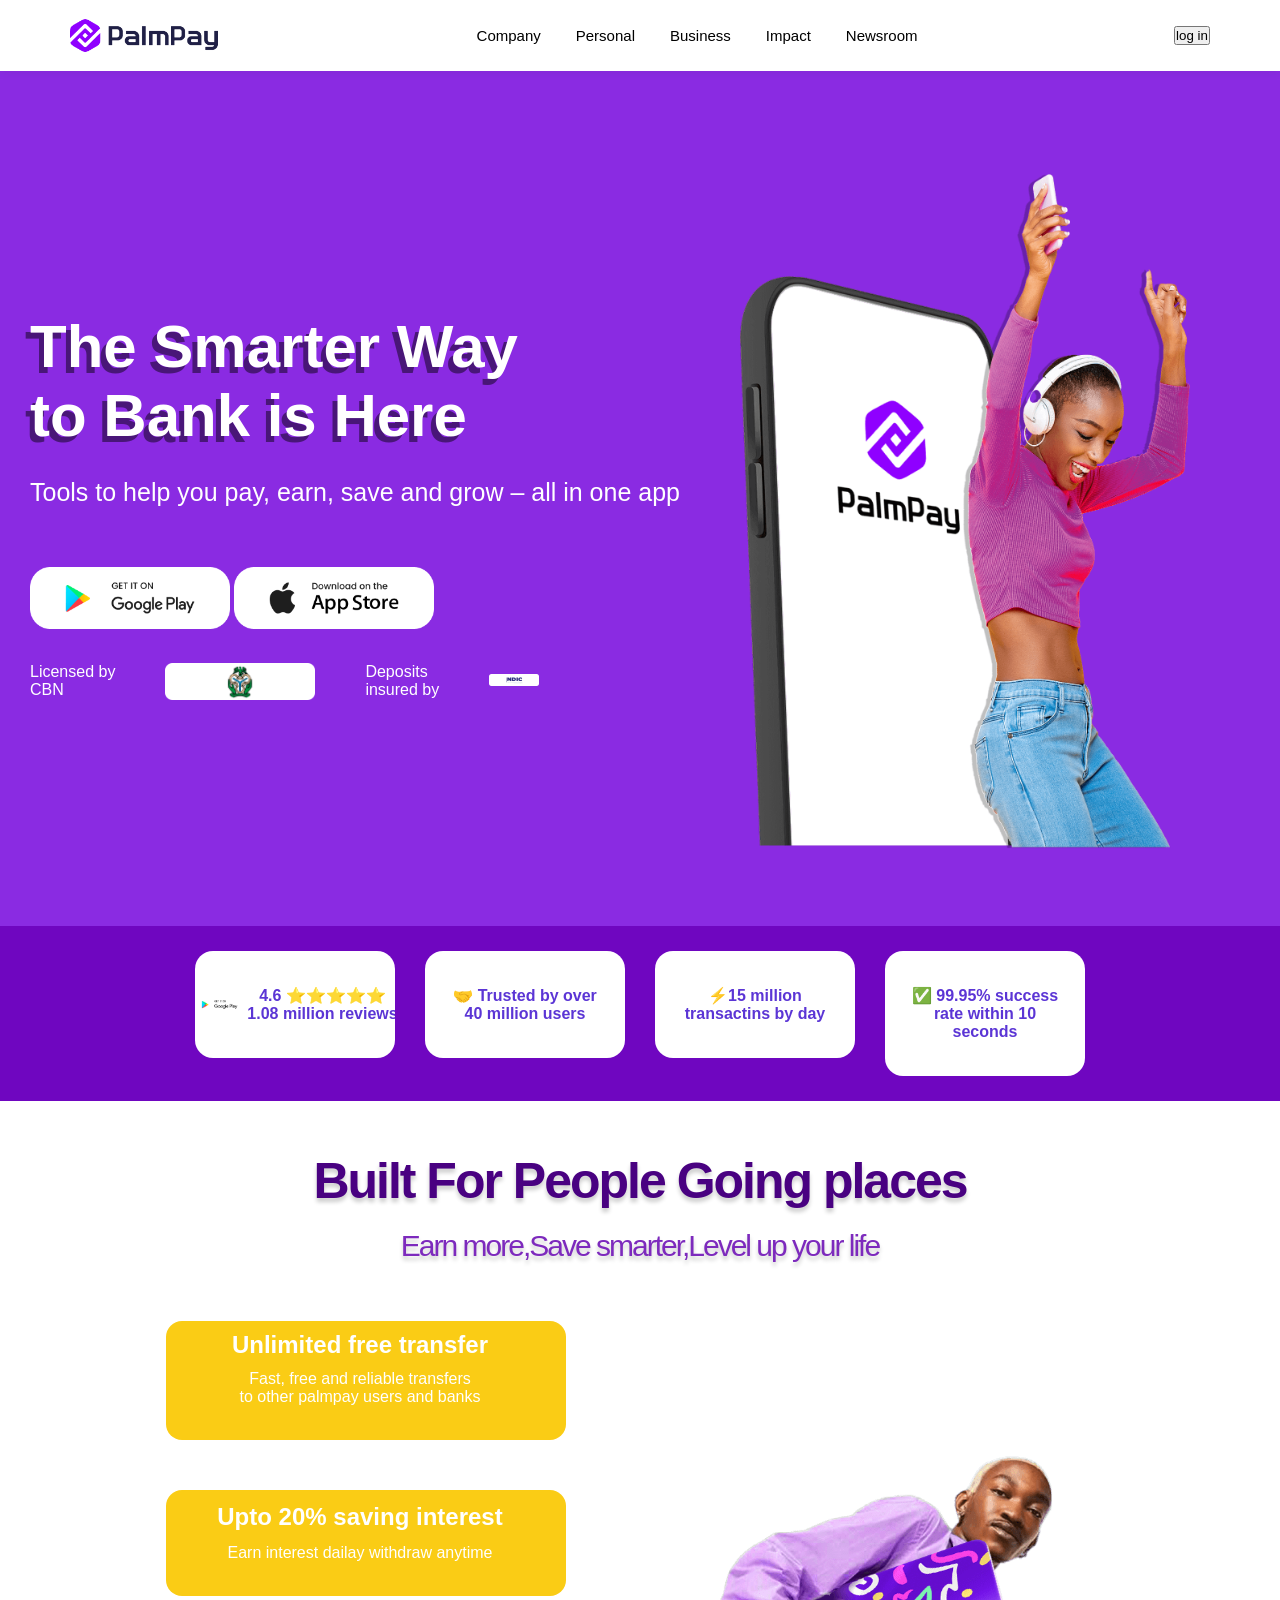
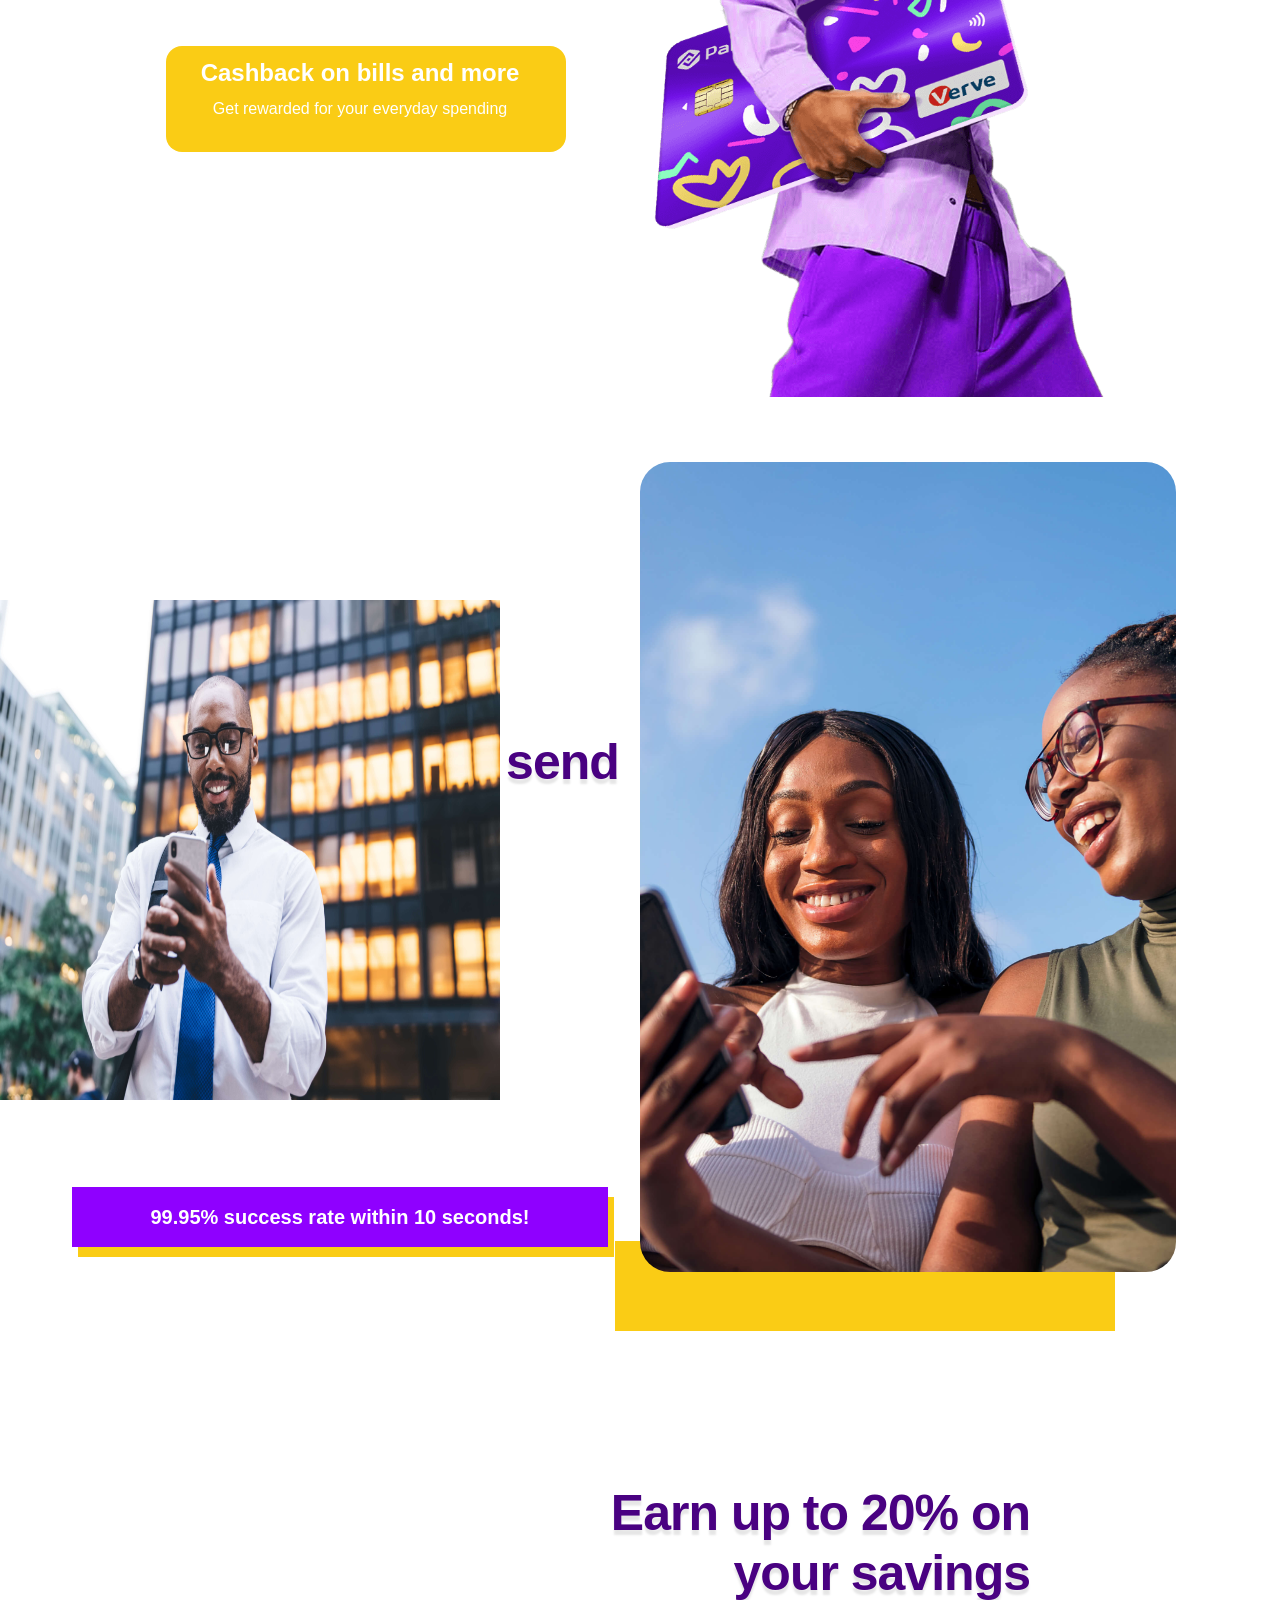
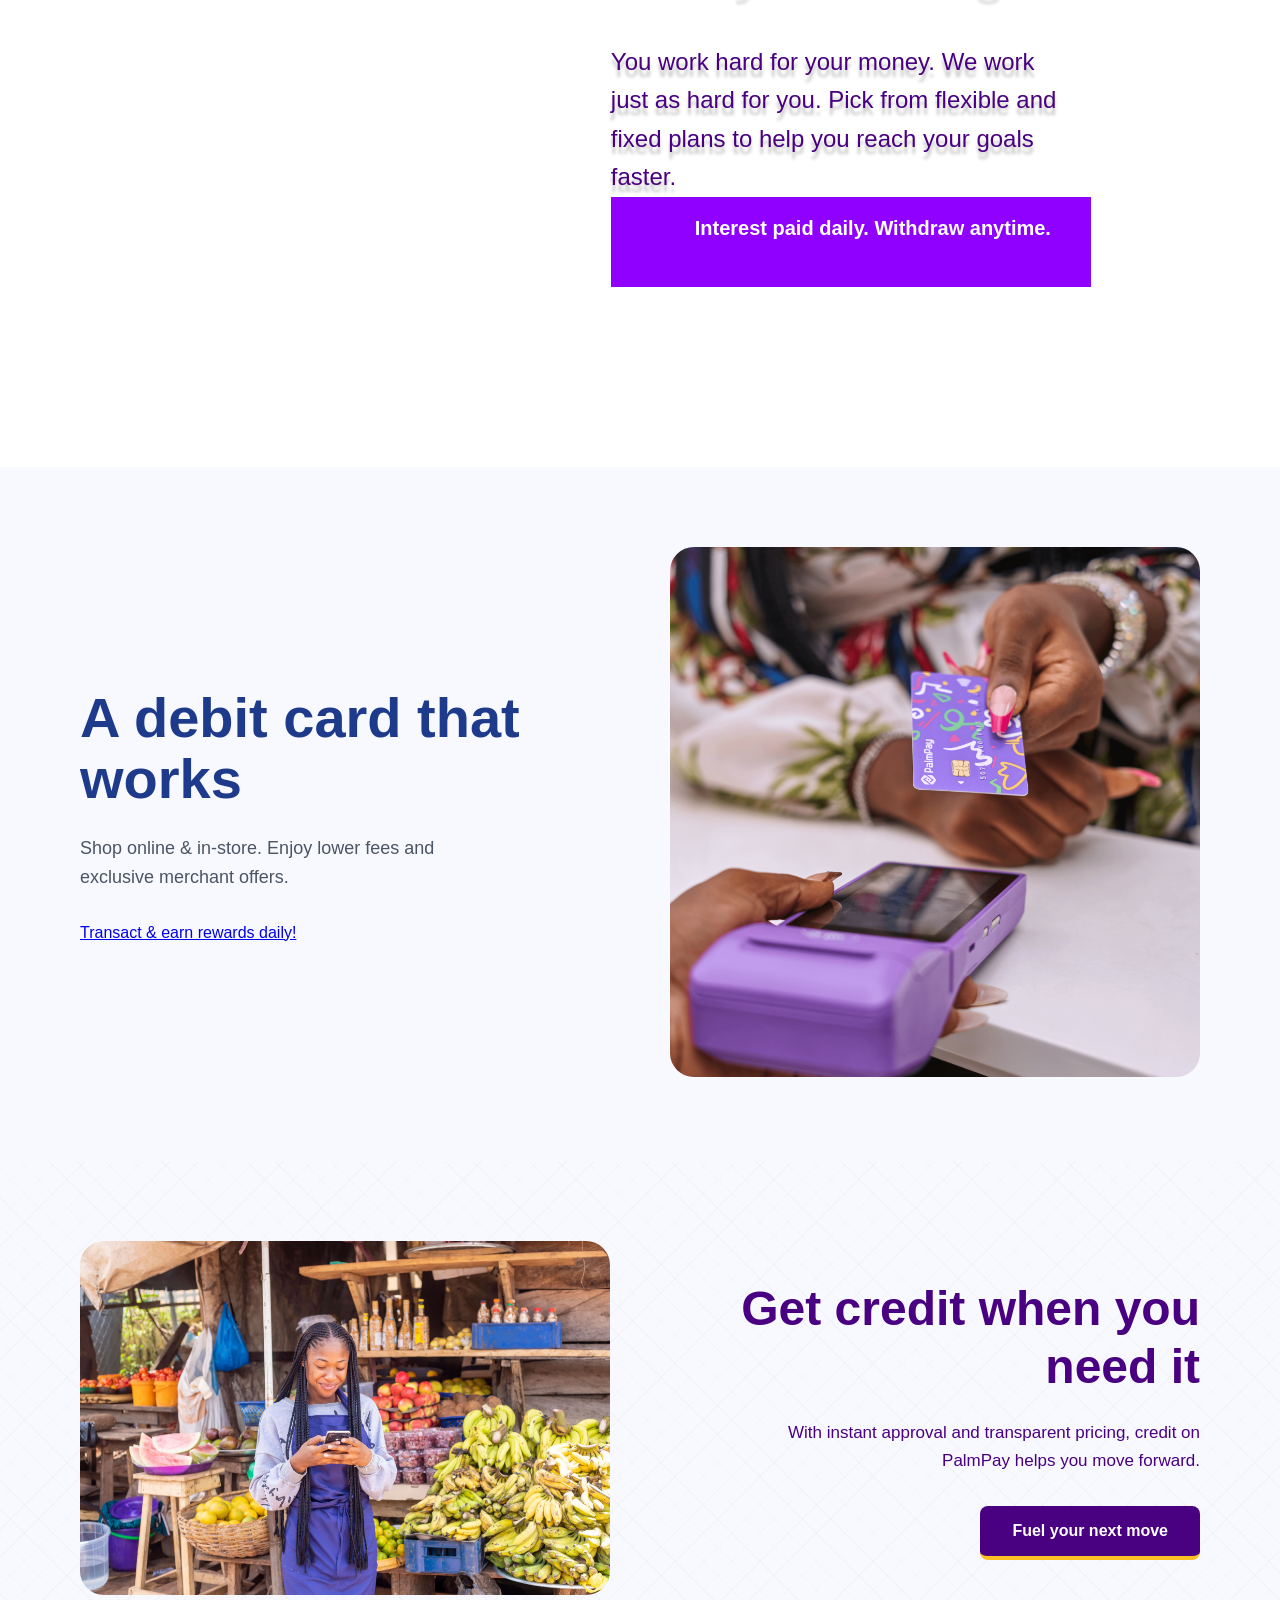
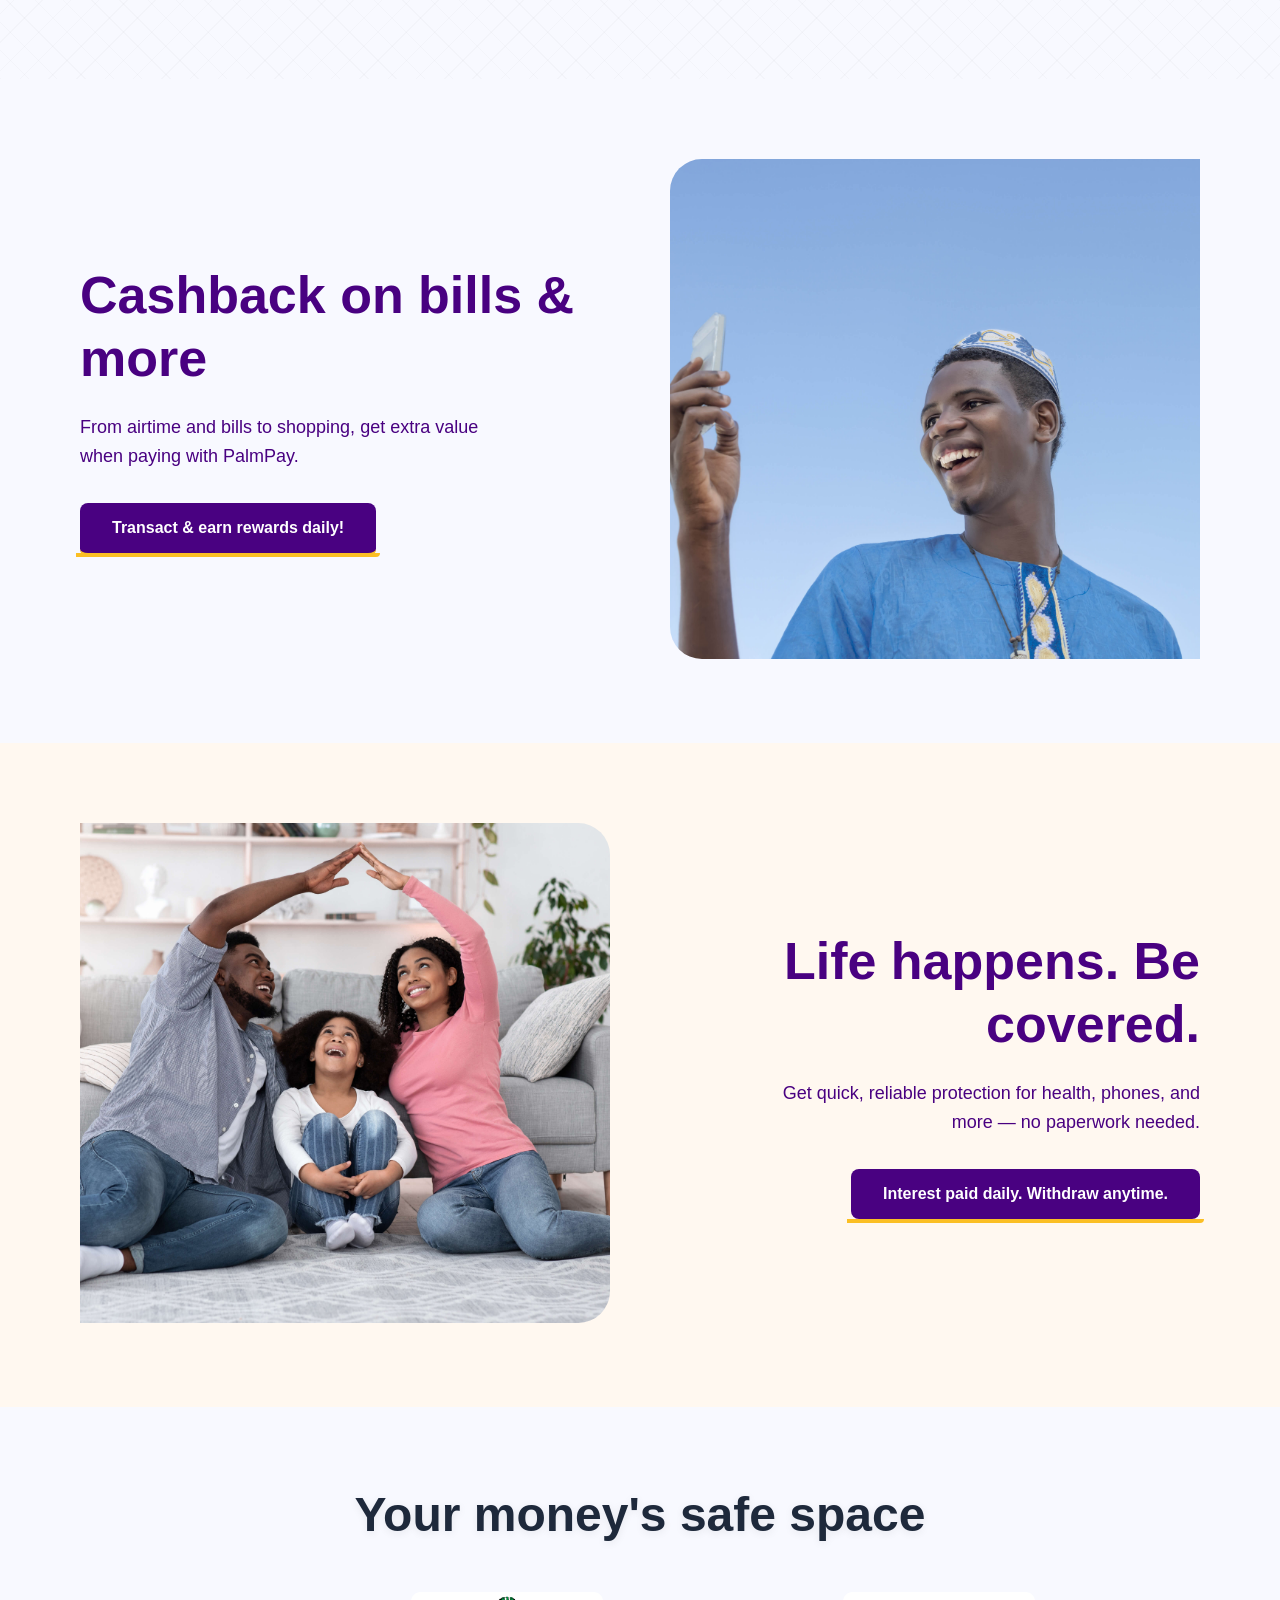
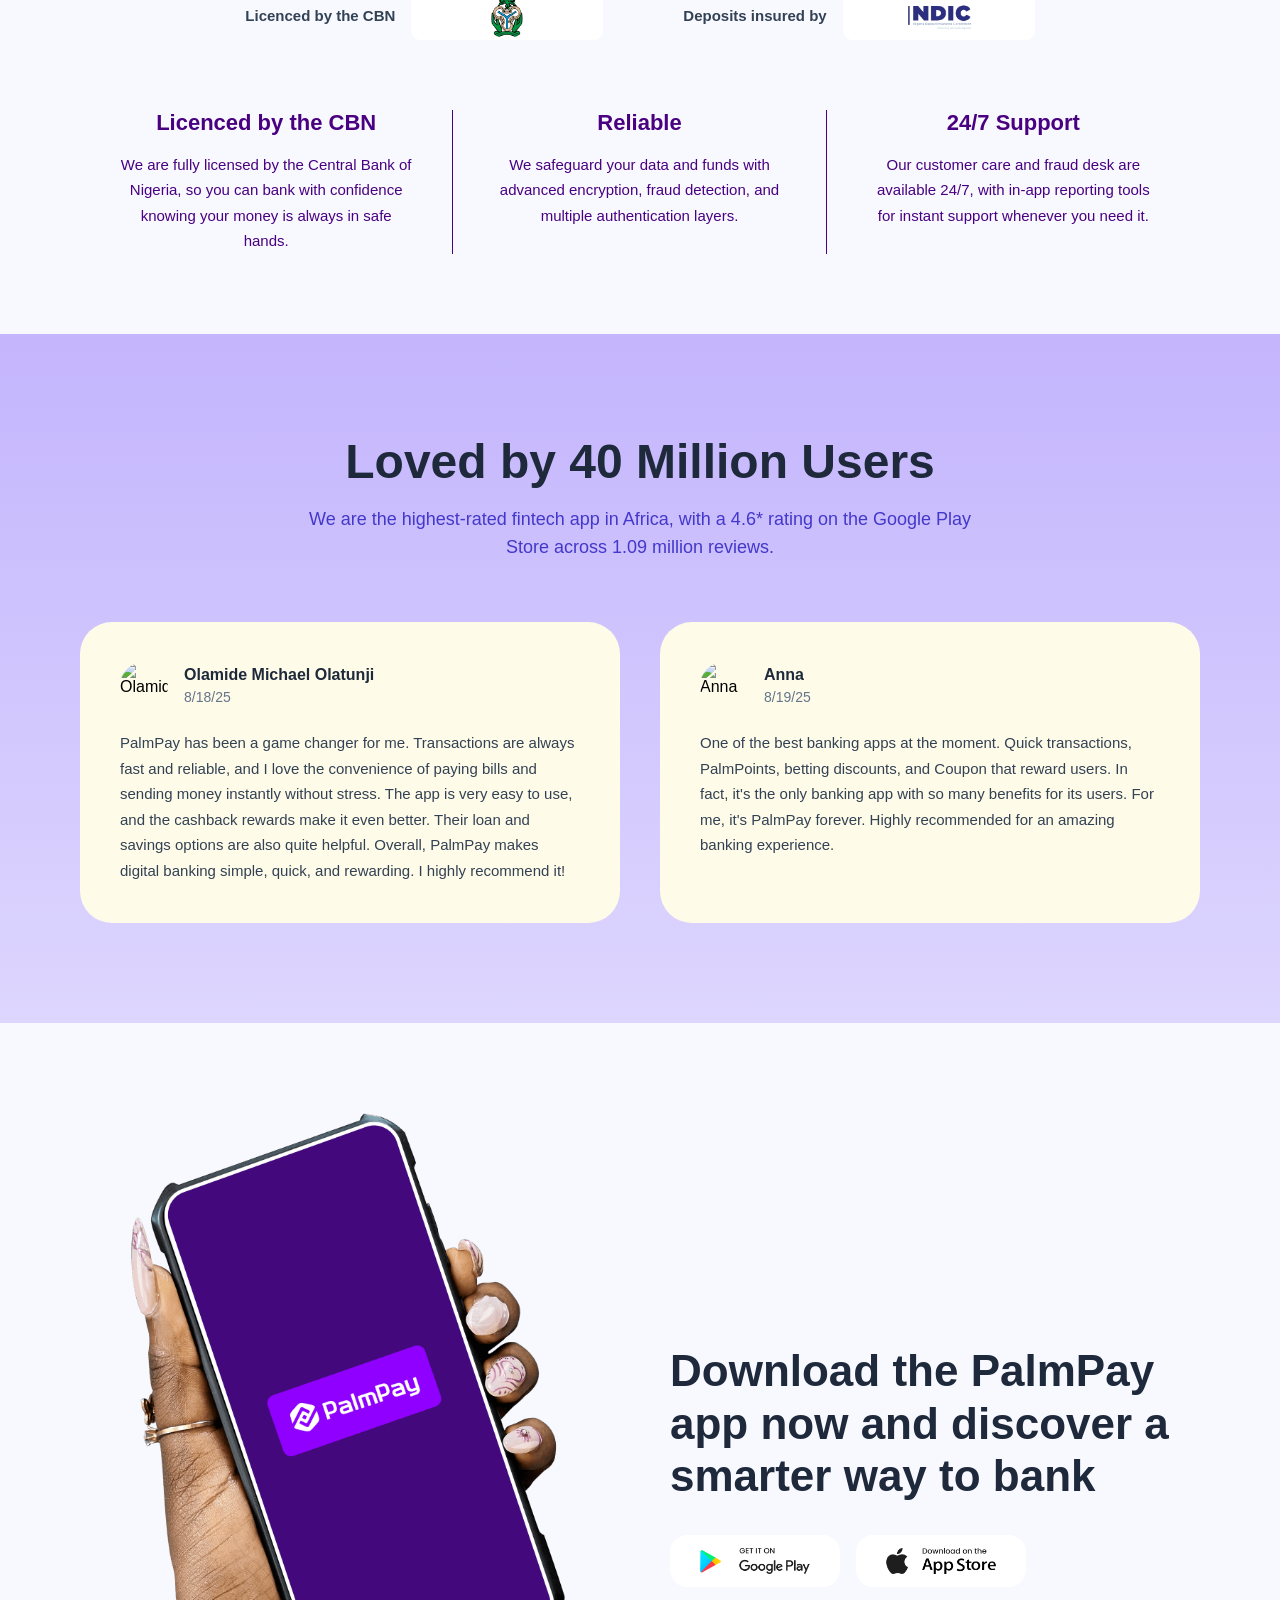
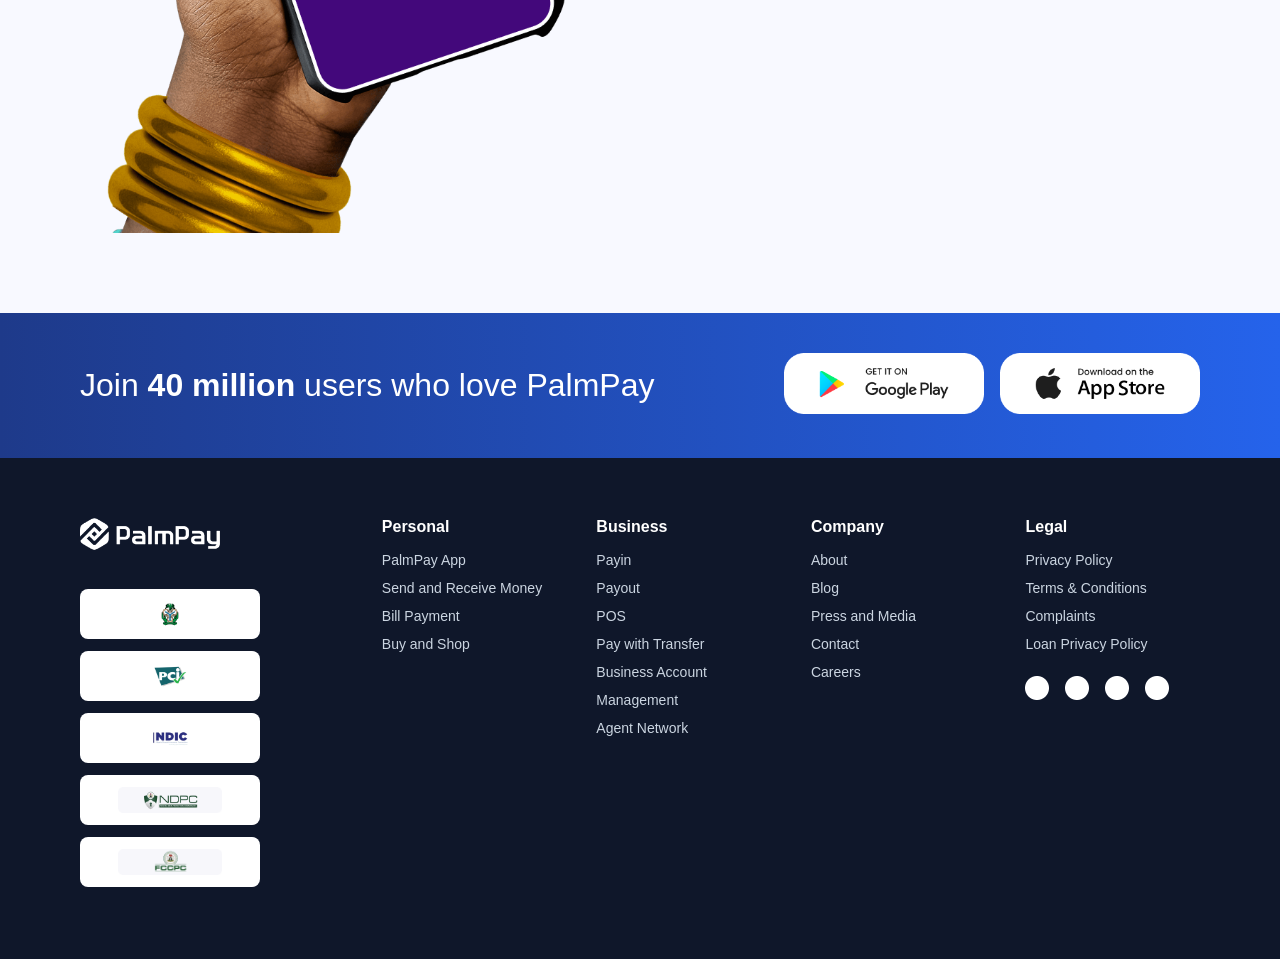
==== index.html @ 5769a27d "second commit" ====
<!DOCTYPE html>
<html lang="en">
<head>
    <meta charset="UTF-8">
    <meta name="viewport" content="width=device-width, initial-scale=1.0">
    <title>Palmpayclone</title>
    <link rel="stylesheet" href="style.css">

    <script src="script.js"></script>
</head>
<body>
    <!-- beginning of nav bar  -->

        <nav class="navbar">
    <div class="logo">
        <img src="img/logo1.png" alt="logo" style="cursor: pointer;" width="100px">
    </div>



  <ul class="nav-links">

    <li class="dropdown">
      <a href="#">Company</a>
      <div class="dropdown-menu">
        <a href="#">About Us</a>
        <a href="#">Careers</a>
        <a href="#">Blog</a>
      </div>
    </li>

    <li class=" mega-dropdown">
      <a href="#">Personal</a>
      <div class="mega-menu">
        <h4>Palmpay for you</h4>
        <p> 30million users trust palmpay to make transfer,
            pay bills, and shop securely.
        </p>

         <h5>PalmPay App</h5>
            <p>Send money, pay in-person and more</p>

             <h5>Send and Receive Money</h5>
            <p>Make transfer or get paid</p>

               <h5>Buy and Shop</h5>
            <p>Pay easily at shops</p>

             <h5>Bill Payment</h5>
            <p>Pay bill and earn cashback</p>

            <img src="google-play.svg" alt="Google Play">
          <img src="app-store.svg" alt="App Store">
      </div>
    </li>
    

    <li class="dropdown">
      <a href="#">Business</a>
      <div class="dropdown-menu">
        <a href="#">POS</a>
        <a href="#">Payin</a>
        <a href="#">Payout</a>
      </div>
    </li>

    <li class="dropdown">
      <a href="#">Impact</a>
      <div class="dropdown-menu">
        <a href="#">Community</a>
        <a href="#">CSR</a>
      </div>
    </li>

    <li class="dropdown">
      <a href="#">Newsroom</a>
      <div class="dropdown-menu">
        <a href="#">Press</a>
        <a href="#">Updates</a>
      </div>
    </li>

  </ul>



    <button class="log-in-btn">
        log in
</nav>


     <!-- end of nav bar  -->

     <!-- beginning of hero section  -->
<section class="hero">

    <div class="hero-text">
        <h1>The Smarter Way <br> to Bank is Here</h1>

        <p>
            Tools to help you pay, earn, save and grow
            – all in one app
        </p>

        <div class="buttons">
          <img src="img/googlePlay1.png" alt="" width="200px">
          <img src="img/appStore.13rh-5r8ebl.b.png" alt="" width="200px">
        </div>


        <div class="logo-container">
            <div class="logo-text"> Licensed by <br>CBN</div>
            <div class="logo img">
            <img src="img/centralBank.06l989er.04u6.png" alt="" width="50px">
            </div>

            <div class="logo-text2">Deposits <br>insured by</div>
            <div class="logo-imgII">
                <img src="img/NDIC.0bs_dau9n0-75.png" alt="" width="50px">
            </div>
        </div>
    </div>

    <div class="hero-image">
        <img src="img/GroupHero4d45664d-962a-45.png" alt="PalmPay phone">
    </div>

    <div class="stats-box">
    <div class="box"> <img src="img/googlePlay1.png" alt="" width="50%">
    4.6 ⭐⭐⭐⭐⭐ <br>1.08 million reviews
</div>
    <div class="box">🤝 Trusted by over <br>40 million users</div>
    <div class="box">⚡15 million <br> transactins by day</div>
    <div class="box">✅ 99.95% success <br>rate within 10 <br>seconds</div>
</div>
</section>

<!-- end of hero section 1  -->

<!-- beginning of section 2 -->
<section class="section-two">

    <div class="section-heading">
        <h1>Built For People Going places</h1>
        <h4>Earn more,Save smarter,Level up your life</h4>
    </div>
    <div class="section-box1" style="border: 461px;">
        <h2>Unlimited free transfer</h2>
        <p>Fast, free and reliable transfers <br> to other palmpay users and banks</p>
        </div>
    </div>

    <div class="section-box2" style="border: 461px;">
        <h2>Upto 20% saving interest</h2>
        <p>Earn interest dailay withdraw anytime</p>
    </div>

    <div  class="section-box3" style="border:461px ;">
        <h2>Cashback on bills and more</h2>
        <p>Get rewarded for your everyday spending</p>
        </div>
    </div>

    <div class="section-img">
        <img src="img/skatedc7a5674-a34a-4e (1).png" alt="">
    </div>
    
</section>
<!-- end of section 2  -->

<!-- beginning of section 3  -->
 <section class="section-3">
    <div class="section-3">
    <div class="section3-text">
        <h1>Stop paying to send <br>money</h1>
        <p>palmpay gives you <br> unlimited free  bank transfers <br>
        -no daily limits,no hidden fees.</p>

        <div class=" section-3-box1">
    <h3>99.95% success rate within 10 seconds!
    </h3>
   </div>
    </div>
 </div>
 <div class="section-3 img">
    <img src="img/friendde28b7a3-ba24-40.jpg" alt="">
 </div>

 <div>


 </section>

 <!-- END OF SECTION 2 -->

 <section class="section4">

    <div class="section4-img">
    <img src="" alt="">
    </div>

    <div class="section4-text">
    <h1>Earn up to 20% on <br>your savings</h1>
    <p>You work hard for your money. We work just as hard for you. 
    Pick from flexible and fixed plans to help you reach your goals faster.
    </p>
    
    <div class="section4-boxx">
    <h3>Interest paid daily. Withdraw anytime.</h3>
    </div>

    <div class="sec4-image22">
        <img src="img/man2fbe4333-1784-4b.jpg" alt="" width="500px" height="500vh">
    </div>
    </div>

    
 </section>

 <section class="section5">
  <div class="section5-text">
    <h1>A debit card that works</h1>
    <p>Shop online & in-store. Enjoy lower fees and exclusive merchant offers.</p>
    <a href="#" class="hero-btn">Transact & earn rewards daily!</a>
  </div>
  <div class="section5-img">
    <img src="img/cardc0446b7c-0f0a-49.png" alt="Card payment">
  </div>
</section>

<section class="credit-section">
  <div class="credit-img">
    <img src="img/girl8d8a28aa-9ae2-47.jpg" alt="Market vendor using PalmPay">
  </div>
  <div class="credit-text">
    <h2>Get credit when you<br>need it</h2>
    <p>With instant approval and transparent pricing, credit on PalmPay helps you move forward.</p>
    <a href="#" class="credit-btn">Fuel your next move</a>
  </div>
</section>

<section class="bills-section">
  <div class="bills-text">
    <h2>Cashback on bills &<br>more</h2>
    <p>From airtime and bills to shopping, get extra value when paying with PalmPay.</p>
    <a href="#" class="bills-btn">Transact & earn rewards daily!</a>
  </div>
  <div class="bills-img">
    <img src="img/boy7507e911-efb3-48.jpg" alt="Person using PalmPay">
  </div>
</section>

<section class="family-section">
  <div class="family-img">
    <img src="img/famlily4e071cff-a8b0-45.jpg" alt="Family making a roof with hands">
  </div>
  <div class="family-text">
    <h2>Life happens. Be<br>covered.</h2>
    <p>Get quick, reliable protection for health, phones, and more — no paperwork needed.</p>
    <a href="#" class="family-btn">Interest paid daily. Withdraw anytime.</a>
  </div>
</section>

<section class="safe-space">
  <h2>Your money's safe space</h2>
  
  <div class="trust-logos">
    <div class="trust-item">
      <span>Licenced by the CBN</span>
      <img src="img/centralBank.06l989er.04u6.png" alt="Central Bank of Nigeria">
    </div>
    <div class="trust-item">
      <span>Deposits insured by</span>
      <img src="img/NDIC.0bs_dau9n0-75.png" alt="NDIC">
    </div>
  </div>

  <div class="safe-features">
    <div class="feature">
      <h3>Licenced by the CBN</h3>
      <p>We are fully licensed by the Central Bank of Nigeria, so you can bank with confidence knowing your money is always in safe hands.</p>
    </div>
    <div class="feature">
      <h3>Reliable</h3>
      <p>We safeguard your data and funds with advanced encryption, fraud detection, and multiple authentication layers.</p>
    </div>
    <div class="feature">
      <h3>24/7 Support</h3>
      <p>Our customer care and fraud desk are available 24/7, with in-app reporting tools for instant support whenever you need it.</p>
    </div>
  </div>
</section>

<section class="testimonials">
  <h2>Loved by 40 Million Users</h2>
  <p class="subheading">We are the highest-rated fintech app in Africa, with a 4.6* rating on the Google Play Store across 1.09 million reviews.</p>
  
  <div class="review-cards">
    <div class="review-card">
      <div class="review-header">
        <img src="avatar1.jpg" alt="Olamide">
        <div>
          <h4>Olamide Michael Olatunji</h4>
          <span class="date">8/18/25</span>
        </div>
      </div>
      <p class="review-text">
        PalmPay has been a game changer for me. Transactions are always fast and reliable, and I love the convenience of paying bills and sending money instantly without stress. The app is very easy to use, and the cashback rewards make it even better. Their loan and savings options are also quite helpful. Overall, PalmPay makes digital banking simple, quick, and rewarding. I highly recommend it!
      </p>
    </div>

    <div class="review-card">
      <div class="review-header">
        <img src="avatar2.jpg" alt="Anna">
        <div>
          <h4>Anna</h4>
          <span class="date">8/19/25</span>
        </div>
      </div>
      <p class="review-text">
        One of the best banking apps at the moment. Quick transactions, PalmPoints, betting discounts, and Coupon that reward users. In fact, it's the only banking app with so many benefits for its users. For me, it's PalmPay forever. Highly recommended for an amazing banking experience.
      </p>
    </div>
  </div>
</section>

<section class="download-cta">
  <div class="cta-img">
    <img src="img/test14cd7c07-4b3b-45.png" alt="Hand holding PalmPay app">
  </div>
  <div class="cta-text">
    <h2>Download the PalmPay app now and discover a smarter way to bank</h2>
    <div class="store-buttons">
      <a href="#" class="store-btn">
        <img src="img/googlePlay1.png" alt="Get it on Google Play">
      </a>
      <a href="#" class="store-btn">
        <img src="img/appStore.13rh-5r8ebl.b.png" alt="Download on the App Store">
      </a>
    </div>
  </div>
</section>

<footer>
  <!-- Blue CTA Bar -->
  <div class="footer-cta">
    <h3>Join <strong>40 million</strong> users who love PalmPay</h3>
    <div class="store-buttons">
      <a href="#"><img src="img/googlePlay1.png" alt="Google Play" width="200px"></a>
      <a href="#"><img src="img/appStore.13rh-5r8ebl.b.png" alt="App Store" width="200px"></a>
    </div>
  </div>

  <!-- Main Footer -->
  <div class="footer-main">
    <div class="footer-col footer-brand">
      <img src="img/logoLight.03t~axsww.wio.png" alt="PalmPay" class="footer-logo">
      <div class="compliance-badges">
        <img src="img/centralBank.06l989er.04u6.png" alt="CBN">
        <img src="img/PCI.0w5q6fm.2bxmb.png" alt="PCI">
        <img src="img/NDIC.0bs_dau9n0-75.png" alt="NDIC">
        <img src="img/NDPC.0154fag4w-0ns.png" alt="NDPC">
        <img src="img/fccpc.0y3b.s2nlhbue.png" alt="FCCPC">
      </div>
    </div>

    <div class="footer-col">
      <h4>Personal</h4>
      <a href="#">PalmPay App</a>
      <a href="#">Send and Receive Money</a>
      <a href="#">Bill Payment</a>
      <a href="#">Buy and Shop</a>
    </div>

    <div class="footer-col">
      <h4>Business</h4>
      <a href="#">Payin</a>
      <a href="#">Payout</a>
      <a href="#">POS</a>
      <a href="#">Pay with Transfer</a>
      <a href="#">Business Account</a>
      <a href="#">Management</a>
      <a href="#">Agent Network</a>
    </div>

    <div class="footer-col">
      <h4>Company</h4>
      <a href="#">About</a>
      <a href="#">Blog</a>
      <a href="#">Press and Media</a>
      <a href="#">Contact</a>
      <a href="#">Careers</a>
    </div>

    <div class="footer-col">
      <h4>Legal</h4>
      <a href="#">Privacy Policy</a>
      <a href="#">Terms & Conditions</a>
      <a href="#">Complaints</a>
      <a href="#">Loan Privacy Policy</a>
      <div class="social-icons">
        <a href="#"><img src="img/Instagram.0qexvee4uptuz.png" alt="Instagram"></a>
        <a href="#"><img src="img/Facebook.0~6b8u1cml9r1.png" alt="Facebook"></a>
        <a href="#"><img src="img/XCorp.09ny3zlbgmy9r.png" alt="X"></a>
        <a href="#"><img src="img/LinkedIn.0cv9kyd6~li6.png" alt="LinkedIn"></a>
      </div>
    </div>
  </div>
</footer>
</body>
</html>
---- style.css ----
body{
    padding: 0;
    margin: 0;
    display: flex;
    flex-direction: column;
    font-family: 'poppins' sans-serif;
    overflow-x: hidden;
}

/* begining of navbar  */
*{
  margin:0;
  padding:0;
  box-sizing:border-box;
  font-family: Arial, sans-serif;
}

.navbar{
  position: sticky;
  top: 0;
  z-index: 1000;
  background: white;
  display:flex;
  justify-content:space-between;
  align-items:center;
  padding:18px 70px;
  box-shadow:0 2px 10px rgba(0,0,0,0.05);

}

.logo{
  display:flex;
  align-items:center;
  gap:10px;
}

.logo img{
  width:38px;
}

.logo h2{
  color:#6A0DAD;
}
.nav-menu{
  display: flex;
  gap: 40px;
  list-style: none;
  margin: 0;
  padding: 0;
}

.nav-links{
  display:flex;
  gap:35px;
  list-style:none;
}

.nav-links li{
  position:relative;
}

.nav-links a{
  text-decoration:none;
  color:#000;
  font-size:15px;
  font-weight:500;
}

/* dropdown */
.mega-dropdown{
   position: relative; 
}
.mega-menu{
  position: absolute;
  top: calc(100% + 12px);
  left:50%;
  transform: translateX(-50%);
  right: 0; 
  
  background: #fff;
  padding: 40px 80px; 
  box-shadow: 0 8px 24px rgba(0,0,0,0.08);
  
  display: flex;
  flex-direction: row;
  gap: 60px;
  align-items: flex-start;
  

  opacity: 0;
  visibility: hidden;
  transform: translateY(-10px);
  transition: all 0.25s ease;
  z-index: 100;
}

.mega-dropdown:hover .mega-menu {
  opacity: 1;
  visibility: visible;
  transform: translateY(0);
}  
.dropdown-menu{
  position:absolute;
  top:30px;
  left:0;
  background:white;
  min-width:180px;
  border-radius:10px;
  box-shadow:0 10px 25px rgba(0,0,0,0.08);
  padding:10px 0;

  opacity:0;
  visibility:hidden;
  transform:translateY(10px);
  transition:0.25s ease;
}

.dropdown-menu a{
  display:block;
  padding:10px 15px;
  color:#333;
  font-size:14px;
}

.dropdown-menu a:hover{
  background:#f5f5f5;
}

.dropdown:hover .dropdown-menu{
  opacity:1;
  visibility:visible;
  transform:translateY(0);
}

.btn{
  background:#6A0DAD;
  color:#fff;
  border:none;
  padding:12px 24px;
  border-radius:30px;
  cursor:pointer;
  font-weight:500;
}

/* beginning of hero section 1  */
*{
    margin: 0;
    padding: 0;
    box-sizing: border-box;
}

.hero{
    background: linear-gradient(blueviolet,blueviolet);
    display: flex;
    justify-content: space-between;
    align-items: center;
    padding: 40px 30px 350px;
    text-align: left;
    white-space: nowrap;
    height: 110vh;
    position: relative;
}

.hero-text h1{
    font-size: 60px;
    color: white;
    text-shadow: -5px 6px #00000078;
    margin-top: 250px;
}

.hero-text p{
    font-size: 25px;
    color: #fff;
    line-height: 100%;
    font-weight: 300;
    margin-top: 30px;
    margin-bottom: 62px;
}

.buttons{
    margin-top: 20px;
}

.buttons button{
    padding: 14px 25px;
    border: none;
    border-radius: 10px;
    margin-right: 10px;
    cursor: pointer;
    gap: 40px;
}

.hero-image{
    width: 50%;
    display: flex;
    justify-content: center;
    margin-top: 200px;
    height: 75vh;
}

.hero-image img{
    width: 450px;
}

.stats-box {
    position: absolute;
    bottom: -40px;
    left: 50%;
    transform: translateX(-50%);
    background: #6f06c0;
    display: flex;
    justify-content: center;
    gap: 30px;
    padding: 25px  30px;
    border-radius: 0px;
    width: 100%;
}

.box {
    background: white;
    padding: 35px  45px;
    border-radius: 18px;

    width: 200px;
    height: 5%;
    display: flex;
    justify-content: center;
    align-items: center;
    text-align: center;
    font-size: 16px ;
    font-weight: bold;
    color: #5b35d5;
    overflow: hidden;
}
.logo-container{
    justify-content: flex-start;
    align-items: center;
    gap: 50px;
    margin-top: 30px;
    margin-bottom: 60px;
    display: flex
}
.logo-text{
    color: #fff;
    flex-direction: row;
    
    align-items: center;
    gap: 16px;
    display: flex
}
.logo img{
    background-position: 50%;
    background-repeat: no-repeat;
    background-size: contain;
    width: 150px;
}
.logo-text2{
    color: #fff;
    flex-direction: row;
    
    align-items: center;
    gap: 16px;
    display: flex
}
.logo-imgII{
    background-position: 50%;
    background-repeat: no-repeat;
    background-size: contain;
    width: 150px;

}
/* end of hero section 1  */

/* beginning of section 2  */
.section-two{
  padding: 50px;
  min-height: 90vh;
}

.section-heading h1{
    color: #490181;
    text-shadow: 0 4.05px 4.1px #0003;
    letter-spacing: -2px;
    font-size: 50px;
    font-weight: 700;
    line-height: 100%;
    font-family: Montserrat, sans-serif !important;
    text-align: center;
    margin-top: 45px ;
}
.section-heading h4{
    color: #7d2abd;
    text-shadow: 0 4.05px 4.1px #0003;
    letter-spacing: -2px;
    font-size: 30px;
    font-weight: 100;
    line-height: 100%;
    font-family: Montserrat, sans-serif !important;
    text-align: center;
    margin-top: 25px ;
}
.section-box1{
    width: 400px;
    height: 100%;
    margin-top: 50px;
    position: relative;
    border-radius: 20px;
    margin-left: 110px;
    background: linear-gradient(#490181);
    color: white;
    padding: 24px;
    border-radius: 16px;
    text-align: center;
}
.section-box1::before{
content: "";
  position: absolute;
  background: #facc15; /* yellow */
  width: 100%;
  height: 100%;
  top: 10px; 
  left: 6px; 
   border-radius: 16px;
  z-index: -1; 
}
.section-box1border{
    box-sizing: border-box;
    background-color: #ffd74c;
    border-radius: 24px;
    max-width: 461px;
    height: 200px;
    padding: 8px;
    position: relative;
}

.section-box1 h2{
    color: white;
    text-align: center;
    font-weight: 900;
    margin:0;
    line-height: 20px;
}
.section-box1 p{
    color: white;
    text-align: center;
    margin-top: 15px;
}
.section-box2{
    width: 400px;
    height: 100%;
    margin-top: 50px;
    position: relative;
    border-radius: 20px;
    margin-left: 110px;
    background: linear-gradient(#490181);
    color: white;
    padding: 24px;
    border-radius: 16px;
    text-align: center;
    
    
}
.section-box2::before{
  content: "";
  position: absolute;
  background: #facc15; 
  width: 100%;
  height: 100%;
  top: 10px; 
  left: 6px; 
   border-radius: 16px;
  z-index: -1; 
}
.section-box2 h2{
    color: white;
    text-align: center;
    font-weight: 900;
    margin: 0px;
    line-height: 25px;
}
.section-box2 p{
    color: white;
    text-align: center;
    margin-top: 15px;
}

.section-box3{
    width: 400px;
    height: 100%;
    margin-top: 50px;
    position: relative;
    border-radius: 20px;
    margin-left: 110px;
    background: linear-gradient(#490181);
    color: white;
    padding: 24px;
    border-radius: 16px;
    text-align:center;
}
.section-box3::before{
  content: "";
  position: absolute;
  background: #facc15; 
  width: 100%;
  height: 100%;
  top: 10px; 
  left: 6px; 
   border-radius: 16px;
  z-index: -1; 
}
.section-box3 h2{
    color: white;
    text-align: center;
    font-weight: 900;
    margin: 0px;
    line-height:25px;
}
.section-box3 p{
    color: white;
    text-align: center;
    margin-top: 15px;
}
.section-img{
  justify-content: flex-end;
  align-items: flex-end;
  height: 75vh;
  width: 30%;
  display:flex;
  top: -370PX;
  margin-left: 700px;
  margin-top: -420px;
}
.section-img img{
    width: 450px;
}
/* end of section 2  */

/* beginning of section 3  */
.section-3{
    background-color: rgb( 240,255);
    flex-direction: row;
    align-items: center;
    gap: 24px;
    width: 100%;
    min-height: 90vh;
    padding-left: 80px;
    padding-right: 80px;
    display: flex;
    position: relative;

}
.section3-text{
    display: flex;
    flex-direction: column;
}
.section3-text h1{
    color: #490181;
    letter-spacing: -1px;
    margin: 45px 0 40px;
    font-size: 50px;
    font-weight: 700;
    line-height: 1.2;
    margin-right: -250px;
    text-shadow: 0 4.94px 2.2px #0000001a !important;
    font-family: Poppins, sans-serif !important;
    
}
.section3-text p{
  letter-spacing: 0;
  font-size: 24px;
  line-height: 1.6;
  color: #490181;
  font-family: Poppins, sans-serif;
  margin: 10px 0 0;
  max-width: 450px;
  text-shadow: 0 7.45px 3.31px #00000040
}
.section-3 img{
    position: absolute;
    height: 100%;
    width: 100%;
    inset: 0px;
    object-fit: cover;
    color: transparent;
    border-radius: 30px;
    margin-top: 15px;
    margin-bottom: 20px;
}
.section-3-box1{
    box-sizing: border-box;
    text-align: center;
    background-color: #8f00ff;
    flex-direction: column;
    justify-content: center;
    align-items: center;
    width: 100%;
    max-width: 595px;
    height: auto;
    min-height: 60px;
    padding: 0 12px;
    display: flex;
    position: absolute;
    bottom: 10px;
    left: -8px
}
.section-3-box1 h3{
    color: #fff;
    max-width: 500px;
    letter-spacing: -4%;
    margin: 0;
    font-size: 20px;
    font-weight: 600;
    line-height: 100%;
    font-family: Poppins, sans-serif !important
}
.section-3-box1::before {
  content: "";
  position: absolute;
  background: #facc15; /* yellow */
  width: 100%;
  height: 100%;
  top: 10px; 
  left: 6px; 
  z-index: -1; 
}
/* end of section 3  */

.section4{
    background-color: rgb( 240,255);
    flex-direction: row;
    justify-content: space-between;
    align-items: center;
    width: 100%;
    height: 90vh;
    display: flex
}
.sec4-image22{
    margin-right: -90px;
    position: absolute;
    inset: 0px;
    object-fit: cover;
    color: transparent;
    border-radius: 30px;
    margin-top: 2200px;
    margin-bottom: 20px;
}
.section4-text h1{
    text-align: right;
    color: #490181;
    letter-spacing: -1px;
    margin: 45px 0 40px;
    font-size: 50px;
    font-weight: 700;
    line-height: 1.2;
    margin-right: 250px;
    text-shadow: 0 4.94px 2.2px #0000001a !important;
    font-family: Poppins, sans-serif !important;
}
.section4-text p{
  letter-spacing: 0;
  text-align: left;
  font-size: 24px;
  line-height: 1.6;
  color: #490181;
  font-family: Poppins, sans-serif;
  margin: 10px 0 0;
  max-width: 450px;
  text-shadow: 0 7.45px 3.31px #00000040
}
.section4-boxx{
    box-sizing: border-box;
    text-align: center;
    background-color: #8f00ff;
    flex-direction: column;
    justify-content: space-between;
    align-items: right;
    width: 480px;
    height: 10vh;
    padding: 0 12px;
    display: flex;
    top: 10px;
}
.section4-boxx h3{
    color: #fff;
    width: 500px;
    letter-spacing: -4%;
    margin: 0;
    font-size: 20px;
    font-weight: 600;
    margin-top: 20px;
    font-family: Poppins, sans-serif !important
}
.section4-boxx::before{
  content: "";
  position: absolute;
  background: #facc15;
  width: 500px;
  height: 10vh;
  right: 165px;
  bottom: -2031px;
  z-index: -1;
}
.section5 {
  display: flex;
  align-items: center;
  padding: 80px;
  background: #f8f9ff;
  gap: 60px;
}

.section5-text { flex: 1; }

.section5-text h1 {
  font-size: 56px;
  font-weight: 700;
  color: #1e3a8a;
  line-height: 1.1;
  margin-bottom: 24px;
}

.section5-text p {
  font-size: 18px;
  color: #4b5563;
  line-height: 1.6;
  margin-bottom: 32px;
  max-width: 420px;
}

.section5-btn {
  background: #490181;
  color: #fff;
  padding: 16px 32px;
  border-radius: 8px;
  text-decoration: none;
  font-weight: 600;
  display: inline-block;
  border-bottom: 4px solid #fbbf24; 
}

.section5-img { flex: 1; }

.section5-img img {
  width: 100%;
  border-radius: 24px;
  object-fit: cover;
}
.credit-section {
  display: flex;
  align-items: center;
  padding: 80px;
  background: #f8f9ff;
  background-image: 
  repeating-linear-gradient(135deg, rgba(0,0,0,0.02) 0px, rgba(0,0,0,0.02) 1px, transparent 1px, transparent 20px),
    repeating-linear-gradient(45deg, rgba(0,0,0,0.02) 0px, rgba(0,0,0,0.02) 1px, transparent 1px, transparent 20px);
  gap: 60px;
}

.credit-img { flex: 1; }

.credit-img img {
  width: 100%;
  border-radius: 24px;
  object-fit: cover;
}

.credit-text { flex: 1; text-align: right; }

.credit-text h2 {
  font-size: 48px;
  color: #490181;
  font-weight: 700;
  line-height: 1.2;
  margin-bottom: 24px;
}

.credit-text p {
  font-size: 17px;
  color: #490181;
  line-height: 1.6;
  margin-bottom: 32px;
  max-width: 420px;
  margin-left: auto;
}

.credit-btn {
  background: #490181;
  color: #fff;
  padding: 16px 32px;
  border-radius: 8px;
  text-decoration: none;
  font-weight: 600;
  display: inline-block;
  border-bottom: 4px solid #fbbf24; 
}
.bills-section {
  display: flex;
  align-items: center;
  padding: 80px;
  background: #f8f9ff;
  gap: 60px;
}

.bills-text { flex: 1; }

.bills-text h2 {
  font-size: 52px;
  font-weight: 700;
  color:  #490181;
  line-height: 1.2;
  margin-bottom: 24px;
}

.bills-text p {
  font-size: 18px;
  color:  #490181;
  line-height: 1.6;
  margin-bottom: 32px;
  max-width: 420px;
}

.bills-btn {
  background: #490181; 
  color: #fff;
  padding: 16px 32px;
  border-radius: 8px;
  text-decoration: none;
  font-weight: 600;
  display: inline-block;
  border-bottom: 4px solid #fbbf24; 
  position: relative;
}

.bills-btn::after {
  content: '';
  position: absolute;
  bottom: -4px;
  right: -4px;
  width: calc(100% + 8px);
  height: 4px;
  background: #fbbf24;
  border-radius: 0 0 8px 0;
}

.bills-img { flex: 1; }

.bills-img img {
  width: 100%;
  height: 500px;
  object-fit: cover;
  border-radius: 32px 0 0 32px; 
}


@media (max-width: 768px) {
  .bills-section { 
    flex-direction: column; 
    padding: 40px 24px; 
    gap: 40px;
  }
  .bills-img img { 
    border-radius: 24px; 
    height: 350px; 
  }
  .bills-text { text-align: center; }
  .bills-text p { margin: 0 auto 32px; }
}
.family-section {
  display: flex;
  align-items: center;
  padding: 80px;
  background: #fff8f0;
  gap: 60px;
}

.family-img { flex: 1; }

.family-img img {
  width: 100%;
  height: 500px;
  object-fit: cover;
  border-radius: 0 32px 32px 0; 
}

.family-text { flex: 1; text-align: right; }

.family-text h2 {
  font-size: 52px;
  font-weight: 700;
  color: #490181;
  line-height: 1.2;
  margin-bottom: 24px;
}

.family-text p {
  font-size: 18px;
  color: #490181;
  line-height: 1.6;
  margin-bottom: 32px;
  max-width: 420px;
  margin-left: auto;
}

.family-btn {
  background: #490181; 
  color: #fff;
  padding: 16px 32px;
  border-radius: 8px;
  text-decoration: none;
  font-weight: 600;
  display: inline-block;
  position: relative;
}

.family-btn::after {
  content: '';
  position: absolute;
  bottom: -4px;
  right: -4px;
  width: calc(100% + 8px);
  height: 4px;
  background: #fbbf24; 
  border-radius: 0 0 8px 0;
}

@media (max-width: 768px) {
  .family-section { 
    flex-direction: column; 
    padding: 40px 24px; 
    gap: 40px;
  }
  .family-img img { 
    border-radius: 24px; 
    height: 350px; 
  }
  .family-text { text-align: center; }
  .family-text p { margin: 0 auto 32px; }
}
.safe-space {
  padding: 80px;
  background: #f8f9ff;
  text-align: center;
}

.safe-space h2 {
  font-size: 48px;
  font-weight: 700;
  color: #1e293b;
  margin-bottom: 50px;
  text-shadow: 0 2px 8px rgba(0,0,0,0.08); 
}

/* Logos row */
.trust-logos {
  display: flex;
  justify-content: center;
  align-items: center;
  gap: 80px;
  margin-bottom: 70px;
}

.trust-item {
  display: flex;
  align-items: center;
  gap: 16px;
  font-size: 15px;
  font-weight: 600;
  color: #334155;
}

.trust-item img {
  height: 48px;
  width: auto;
}

.safe-features {
  display: grid;
  grid-template-columns: repeat(3, 1fr);
  gap: 0;
  max-width: 1200px;
  margin: 0 auto;
}

.feature {
  padding: 0 40px;
  text-align: center;
}

.feature:not(:last-child) {
  border-right: 1px solid #490181; 
}

.feature h3 {
  font-size: 22px;
  font-weight: 700;
  color: #490181;
  margin-bottom: 16px;
}

.feature p {
  font-size: 15px;
  color: #490181;
  line-height: 1.7;
}

/* Mobile */
@media (max-width: 768px) {
  .safe-space { padding: 50px 24px; }
  .safe-space h2 { font-size: 32px; }
  .trust-logos { flex-direction: column; gap: 30px; }
  .safe-features { grid-template-columns: 1fr; gap: 40px; }
  .feature:not(:last-child) { border-right: none; }
}
.testimonials {
  padding: 100px 80px;
  background: linear-gradient(180deg, #c4b5fd 0%, #ddd6fe 100%); 
  text-align: center;
}

.testimonials h2 {
  font-size: 48px;
  font-weight: 700;
  color: #1e293b;
  margin-bottom: 16px;
}

.subheading {
  font-size: 18px;
  color: #4338ca;
  max-width: 700px;
  margin: 0 auto 60px;
  line-height: 1.6;
}

.review-cards {
  display: grid;
  grid-template-columns: repeat(2, 1fr);
  gap: 40px;
  max-width: 1200px;
  margin: 0 auto;
}

.review-card {
  background: #fefce8; 
  border-radius: 32px;
  padding: 40px;
  text-align: left;
}

.review-header {
  display: flex;
  align-items: center;
  gap: 16px;
  margin-bottom: 20px;
}

.review-header img {
  width: 48px;
  height: 48px;
  border-radius: 50%;
  object-fit: cover;
}

.review-header h4 {
  font-size: 16px;
  font-weight: 600;
  color: #1e293b;
  margin-bottom: 4px;
}

.date {
  font-size: 14px;
  color: #64748b;
}

.review-text {
  font-size: 15px;
  color: #334155;
  line-height: 1.7;
}


@media (max-width: 768px) {
  .testimonials { padding: 60px 24px; }
  .testimonials h2 { font-size: 32px; }
  .review-cards { grid-template-columns: 1fr; }
  .review-card { padding: 28px; }
}
.download-cta {
  display: flex;
  align-items: center;
  padding: 80px;
  background: #f8f9ff;
  background-image: url('palmpay-watermark.png'); 
  background-repeat: no-repeat;
  background-size: cover;
  background-position: center;
  gap: 60px;
}

.cta-img { flex: 1; }

.cta-img img {
  width: 100%;
  max-width: 500px;
  display: block;
}

.cta-text { flex: 1; }

.cta-text h2 {
  font-size: 44px;
  font-weight: 700;
  color: #1e293b;
  line-height: 1.2;
  margin-bottom: 32px;
}

.store-buttons {
  display: flex;
  gap: 16px;
}

.store-btn img {
  height: 52px;
  width: auto;
}


@media (max-width: 768px) {
  .download-cta { 
    flex-direction: column; 
    padding: 50px 24px; 
    text-align: center;
  }
  .cta-text h2 { font-size: 32px; }
  .store-buttons { justify-content: center; }
}
footer {
  background: #0f172a; /* dark navy */
  color: #fff;
}

/* Blue CTA Bar */
.footer-cta {
  background: linear-gradient(90deg, #1e3a8a 0%, #2563eb 100%);
  padding: 40px 80px;
  display: flex;
  justify-content: space-between;
  align-items: center;
}

.footer-cta h3 {
  font-size: 32px;
  font-weight: 400;
  color: #fff;
}

.footer-cta strong {
  font-weight: 700;
}

/* Main Footer */
.footer-main {
  padding: 60px 80px;
  display: grid;
  grid-template-columns: 1.5fr 1fr 1fr 1fr 1fr;
  gap: 40px;
}

.footer-logo {
  width: 140px;
  margin-bottom: 30px;
}

.compliance-badges img {
  display: block;
  background: #fff;
  border-radius: 8px;
  padding: 12px 20px;
  margin-bottom: 12px;
  width: 180px;
  height: 50px;
  object-fit: contain;
}

.footer-col h4 {
  font-size: 16px;
  font-weight: 700;
  margin-bottom: 16px;
  color: #fff;
}

.footer-col a {
  display: block;
  color: #cbd5e1;
  text-decoration: none;
  font-size: 14px;
  margin-bottom: 12px;
  transition: color 0.2s;
}

.footer-col a:hover {
  color: #fff;
}

.social-icons {
  display: flex;
  gap: 16px;
  margin-top: 24px;
}

.social-icons img {
  width: 24px;
  height: 24px;
  filter: brightness(0) invert(1);
}

/* Mobile */
@media (max-width: 768px) {
  .footer-cta { 
    flex-direction: column; 
    padding: 30px 24px; 
    gap: 20px;
    text-align: center;
  }
  .footer-cta h3 { font-size: 24px; }
  .footer-main { 
    grid-template-columns: 1fr; 
    padding: 40px 24px;
  }
}
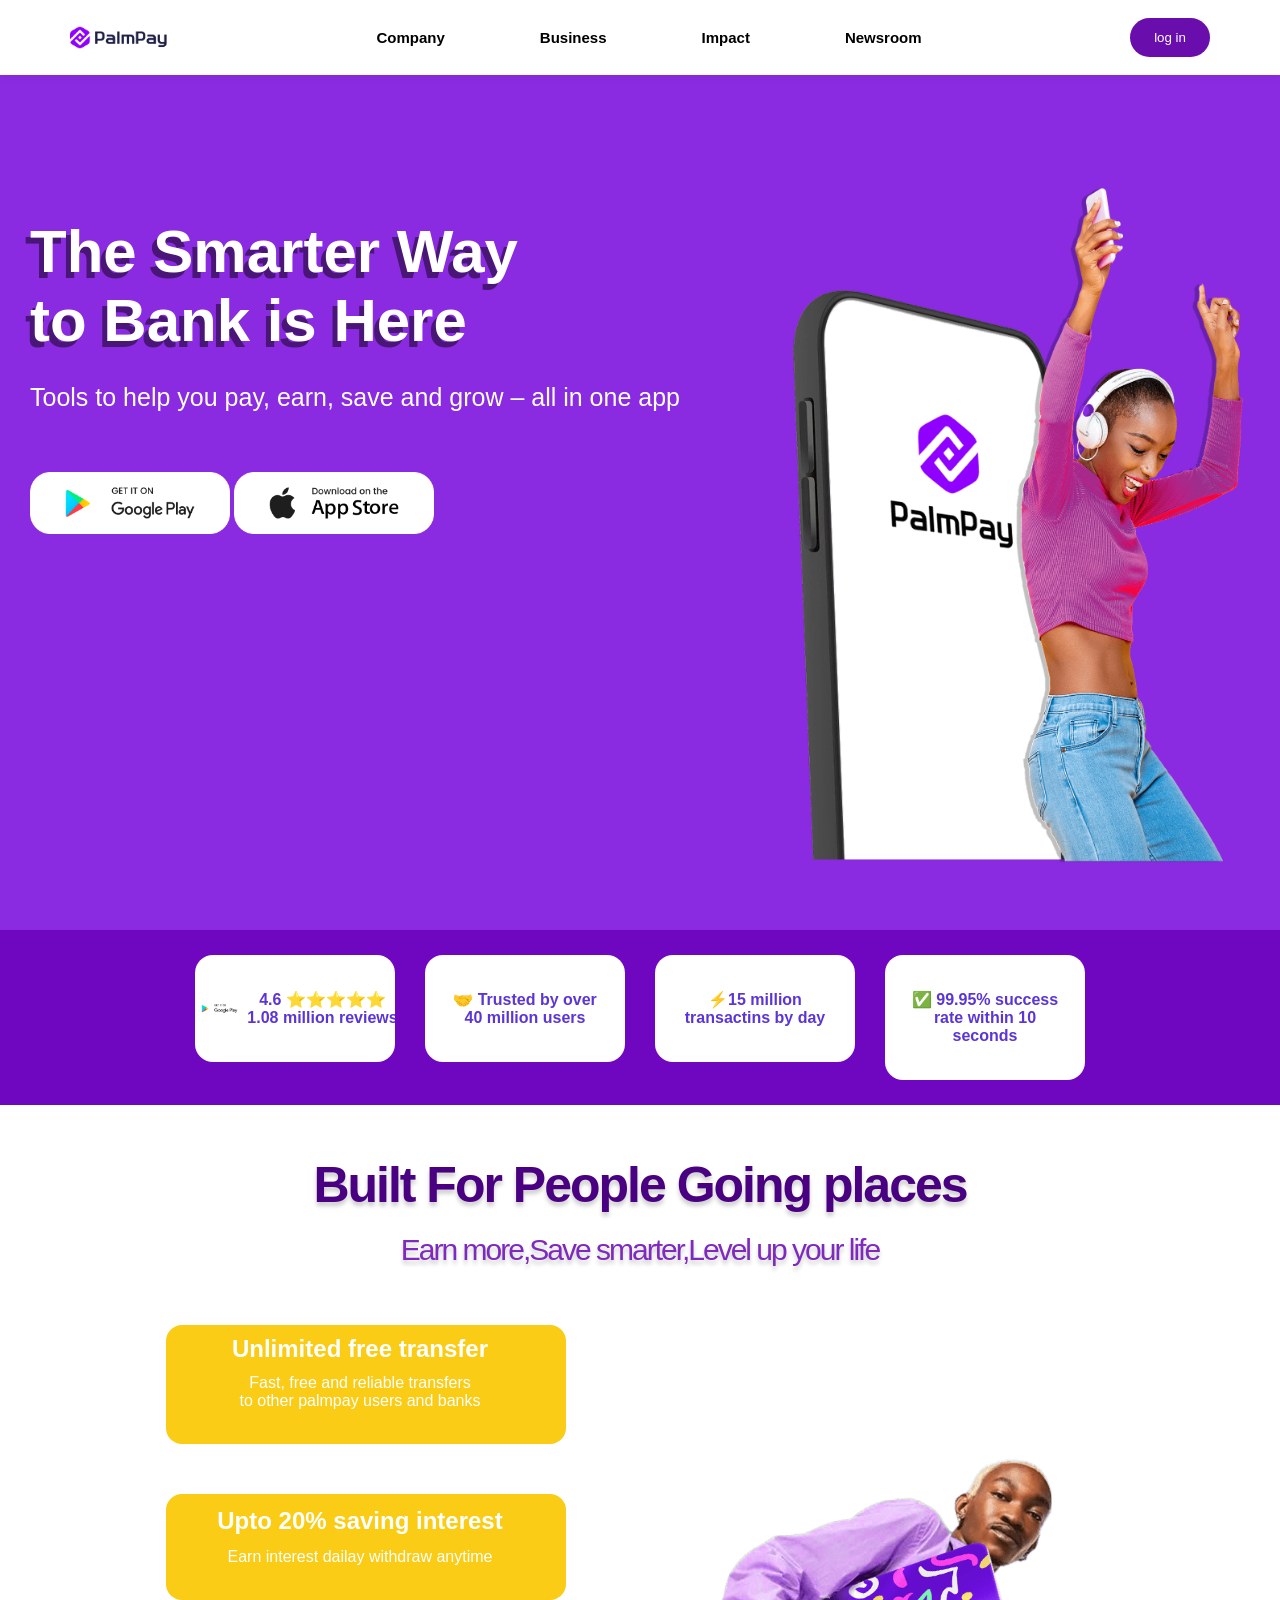
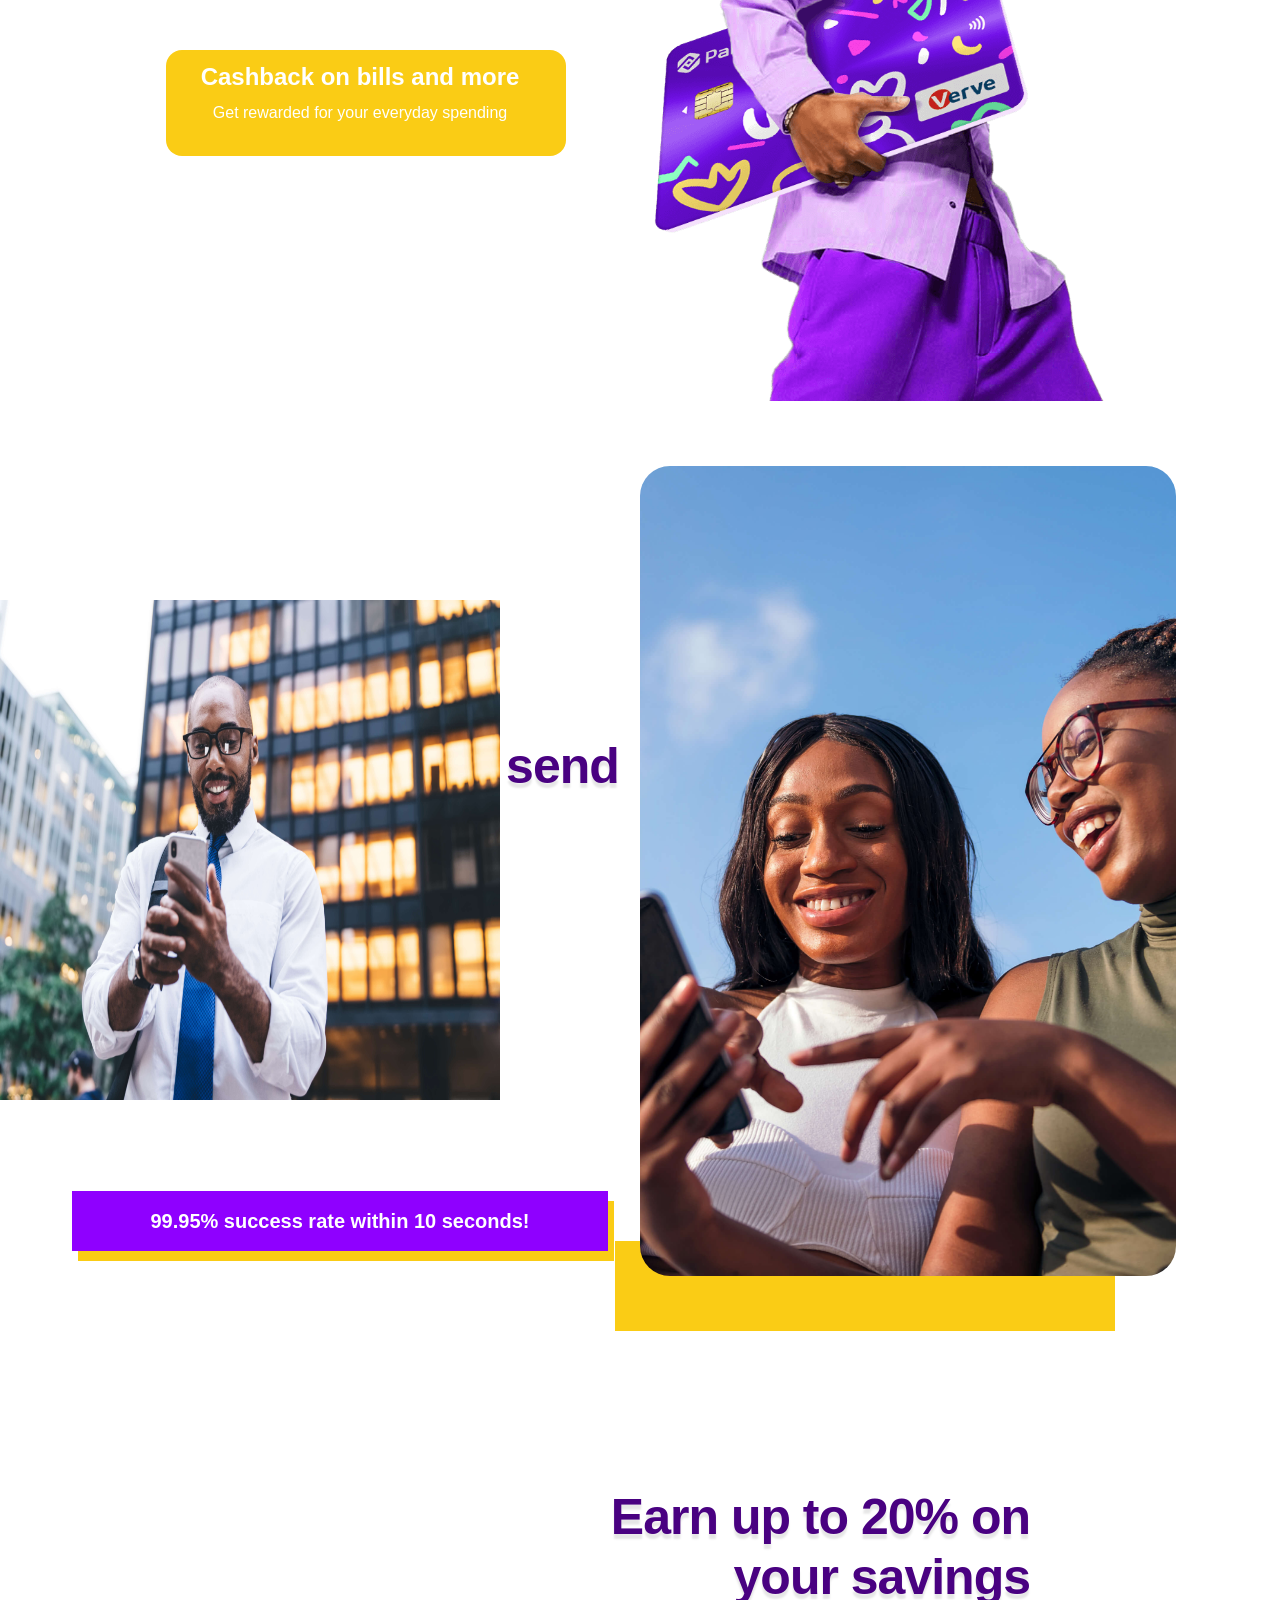
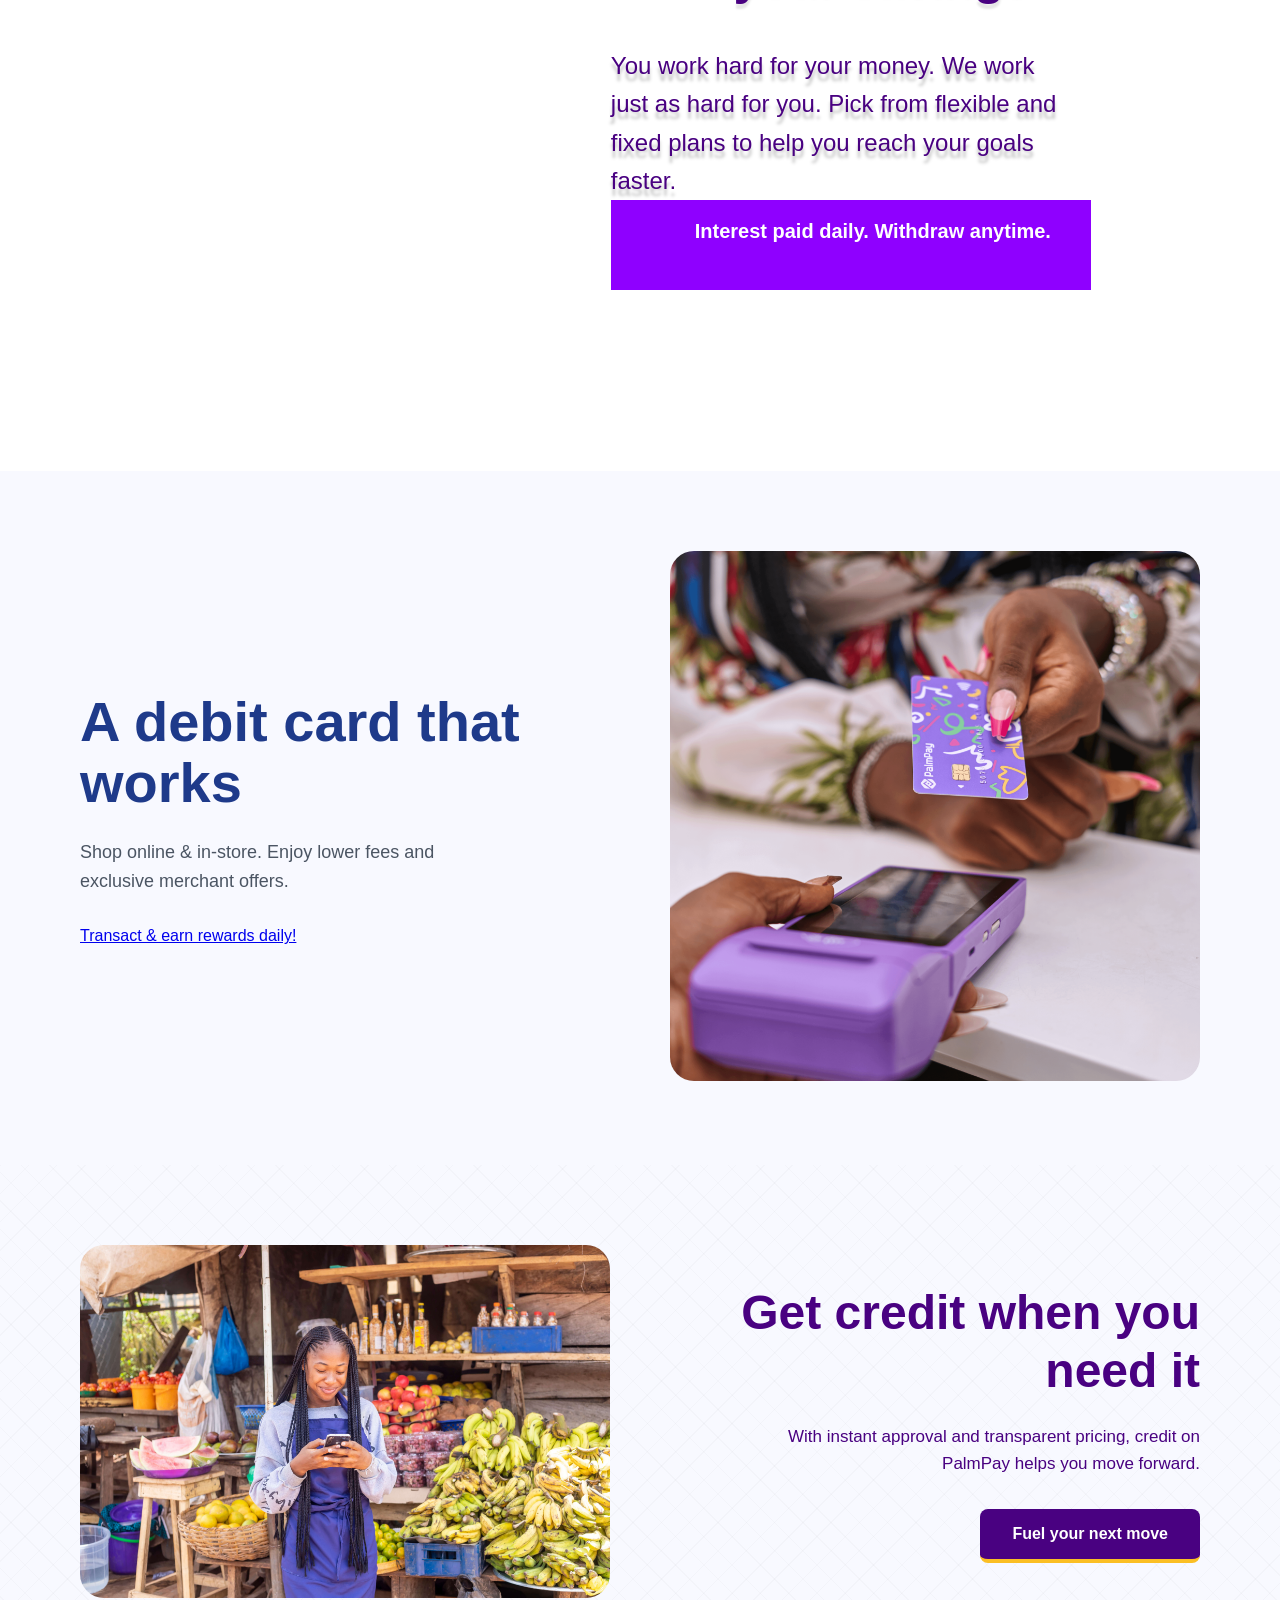
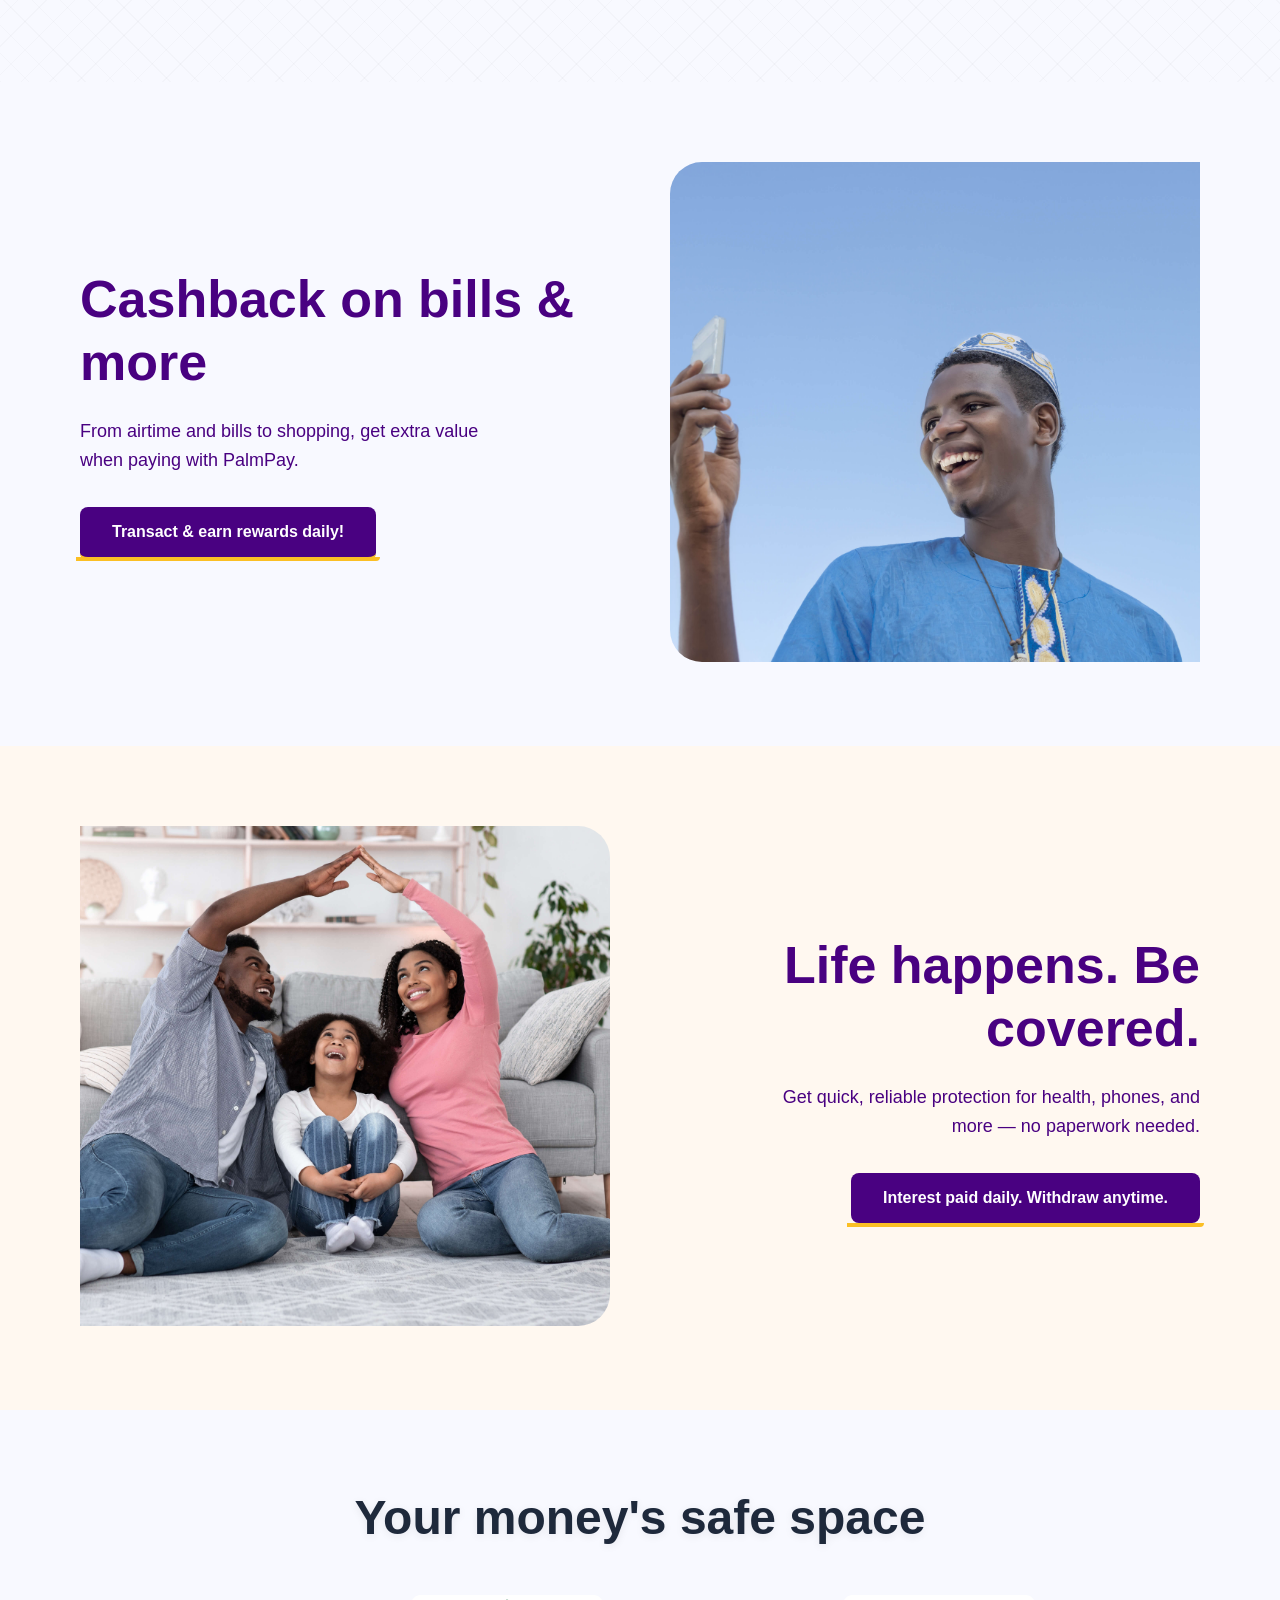
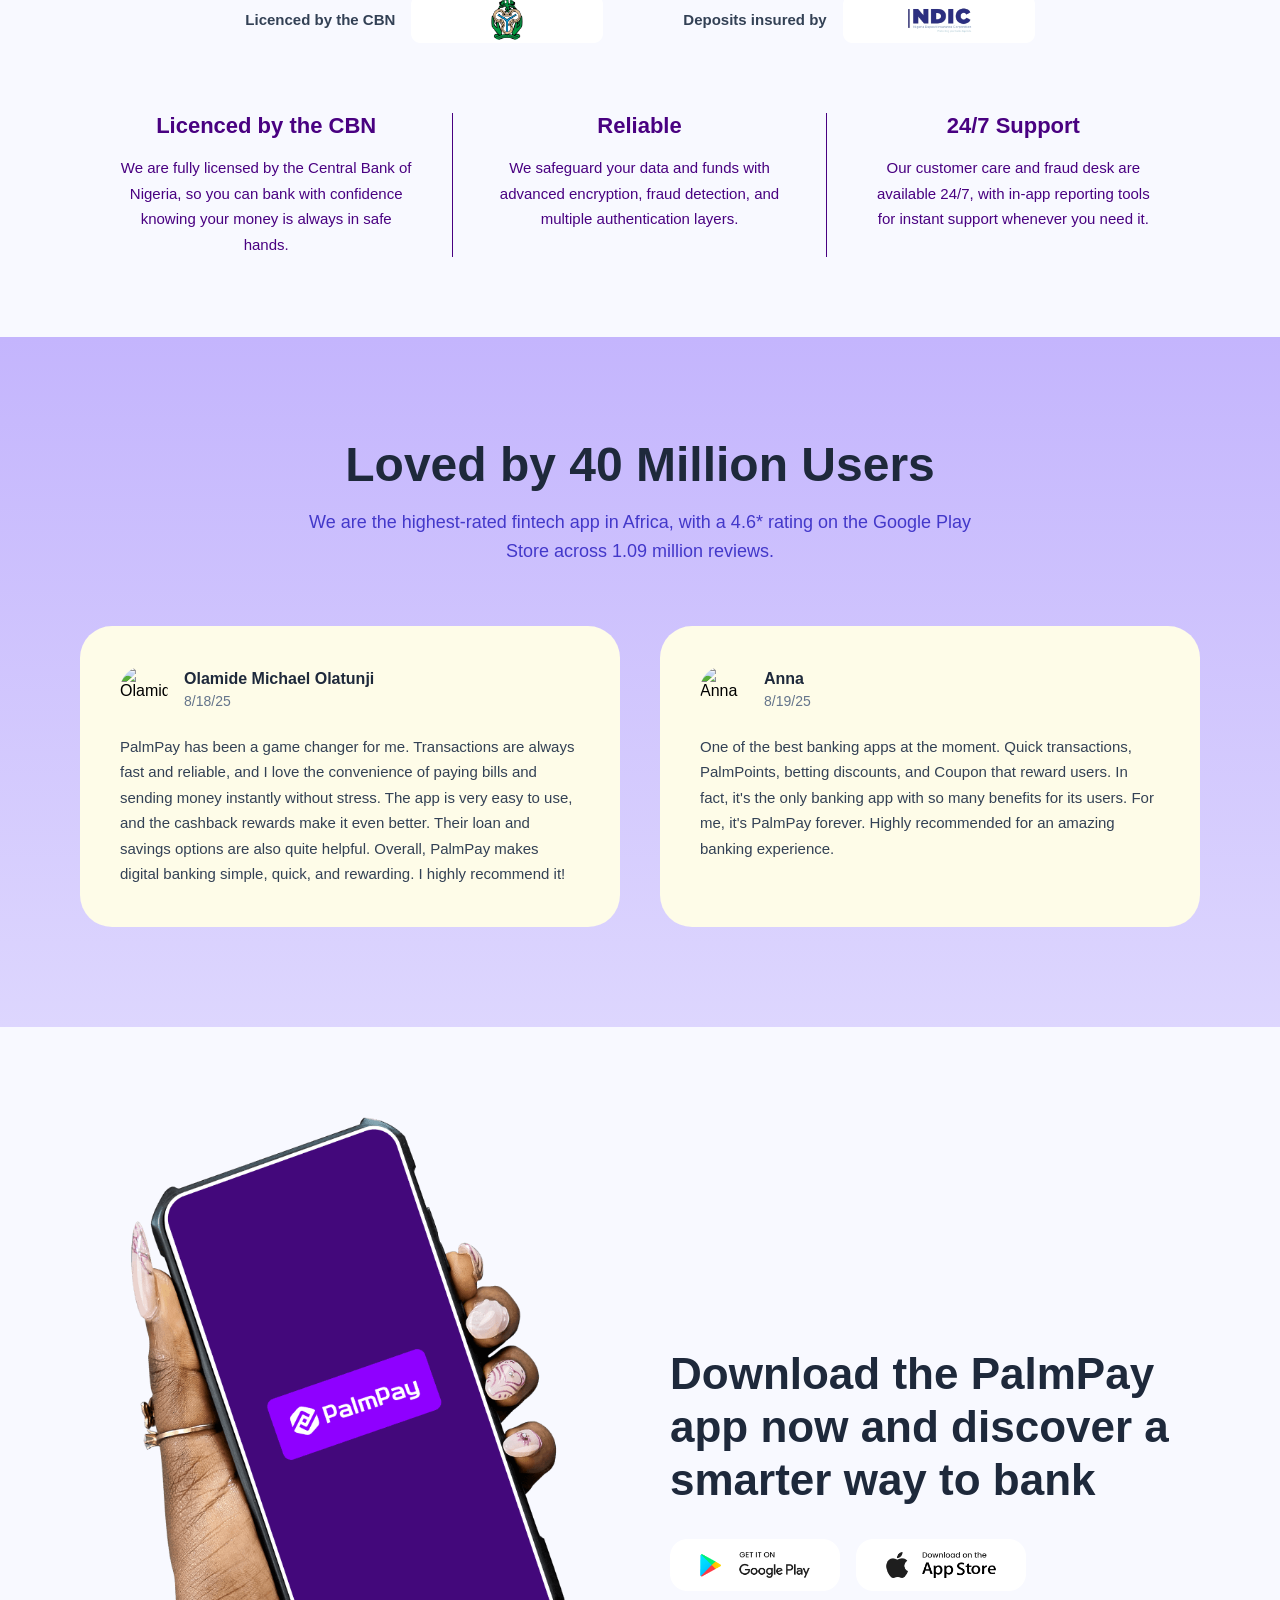
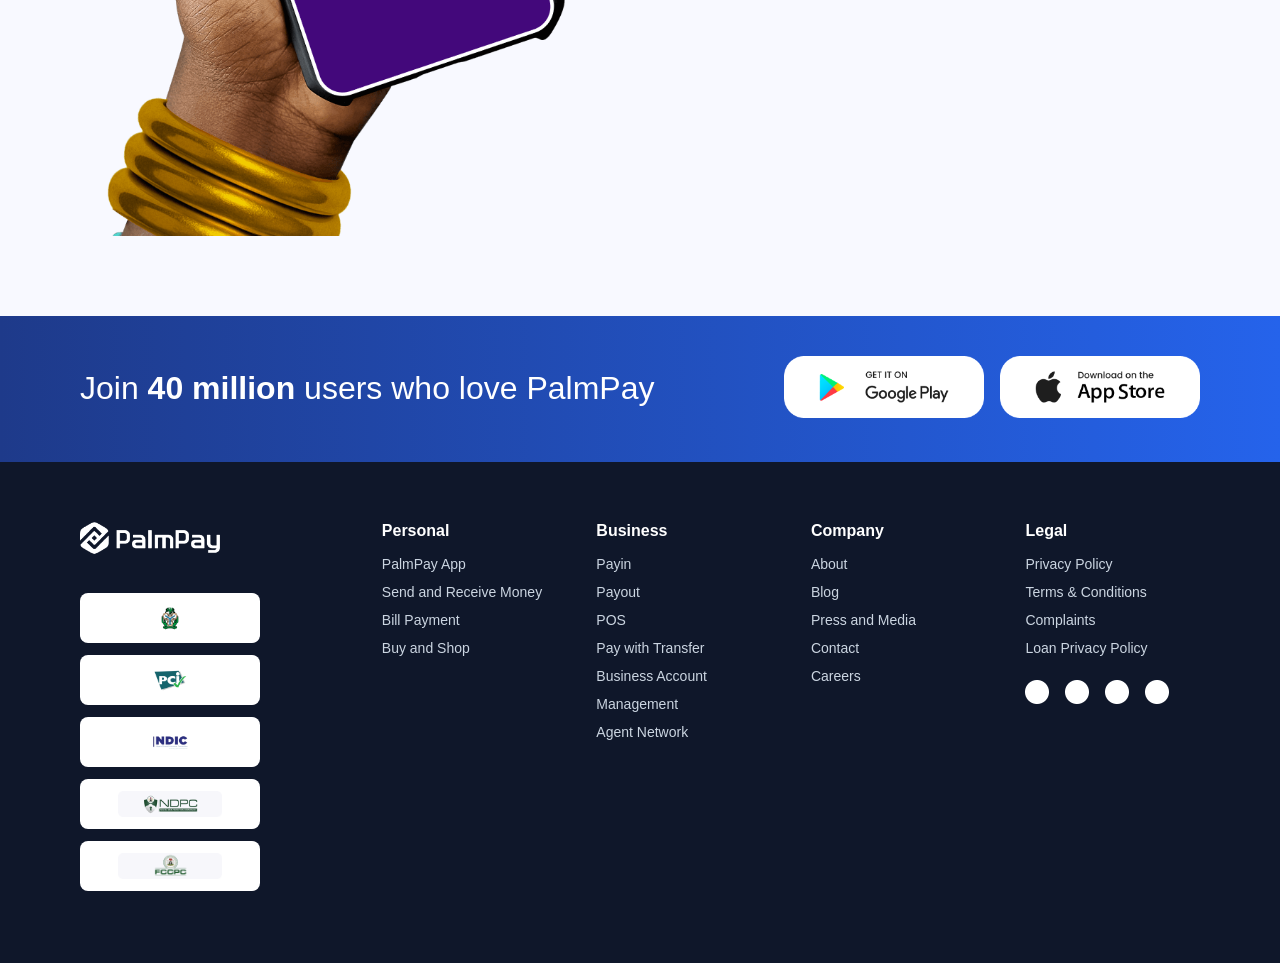
==== commit 3def38c7: "third commit" ====
--- a/index.html
+++ b/index.html
@@ -13,7 +13,7 @@
 
         <nav class="navbar">
     <div class="logo">
-        <img src="img/logo1.png" alt="logo" style="cursor: pointer;" width="100px">
+        <img src="img/logo1.png" alt="logo" style="cursor: pointer;">
     </div>
 
 
@@ -29,30 +29,10 @@
       </div>
     </li>
 
-    <li class=" mega-dropdown">
-      <a href="#">Personal</a>
-      <div class="mega-menu">
-        <h4>Palmpay for you</h4>
-        <p> 30million users trust palmpay to make transfer,
-            pay bills, and shop securely.
-        </p>
-
-         <h5>PalmPay App</h5>
-            <p>Send money, pay in-person and more</p>
-
-             <h5>Send and Receive Money</h5>
-            <p>Make transfer or get paid</p>
-
-               <h5>Buy and Shop</h5>
-            <p>Pay easily at shops</p>
-
-             <h5>Bill Payment</h5>
-            <p>Pay bill and earn cashback</p>
-
-            <img src="google-play.svg" alt="Google Play">
-          <img src="app-store.svg" alt="App Store">
-      </div>
-    </li>
+    
+
+    </li>
+ 
     
 
     <li class="dropdown">
@@ -108,18 +88,6 @@
         </div>
 
 
-        <div class="logo-container">
-            <div class="logo-text"> Licensed by <br>CBN</div>
-            <div class="logo img">
-            <img src="img/centralBank.06l989er.04u6.png" alt="" width="50px">
-            </div>
-
-            <div class="logo-text2">Deposits <br>insured by</div>
-            <div class="logo-imgII">
-                <img src="img/NDIC.0bs_dau9n0-75.png" alt="" width="50px">
-            </div>
-        </div>
-    </div>
 
     <div class="hero-image">
         <img src="img/GroupHero4d45664d-962a-45.png" alt="PalmPay phone">
--- a/style.css
+++ b/style.css
@@ -35,7 +35,7 @@
 }
 
 .logo img{
-  width:38px;
+  width:98px;
 }
 
 .logo h2{
@@ -51,7 +51,7 @@
 
 .nav-links{
   display:flex;
-  gap:35px;
+  gap:95px;
   list-style:none;
 }
 
@@ -63,42 +63,9 @@
   text-decoration:none;
   color:#000;
   font-size:15px;
-  font-weight:500;
-}
-
-/* dropdown */
-.mega-dropdown{
-   position: relative; 
-}
-.mega-menu{
-  position: absolute;
-  top: calc(100% + 12px);
-  left:50%;
-  transform: translateX(-50%);
-  right: 0; 
-  
-  background: #fff;
-  padding: 40px 80px; 
-  box-shadow: 0 8px 24px rgba(0,0,0,0.08);
-  
-  display: flex;
-  flex-direction: row;
-  gap: 60px;
-  align-items: flex-start;
-  
-
-  opacity: 0;
-  visibility: hidden;
-  transform: translateY(-10px);
-  transition: all 0.25s ease;
-  z-index: 100;
-}
-
-.mega-dropdown:hover .mega-menu {
-  opacity: 1;
-  visibility: visible;
-  transform: translateY(0);
-}  
+  font-weight:700;
+}
+
 .dropdown-menu{
   position:absolute;
   top:30px;
@@ -131,8 +98,7 @@
   visibility:visible;
   transform:translateY(0);
 }
-
-.btn{
+.log-in-btn{
   background:#6A0DAD;
   color:#fff;
   border:none;
@@ -189,17 +155,21 @@
     cursor: pointer;
     gap: 40px;
 }
-
+  
 .hero-image{
     width: 50%;
     display: flex;
     justify-content: center;
-    margin-top: 200px;
+    margin-top: -350px;
+    margin-left: 700px;
     height: 75vh;
 }
 
 .hero-image img{
-    width: 450px;
+    width: 100%;
+    max-width: 450px;
+    height: auto;
+    display: block;
 }
 
 .stats-box {
@@ -248,8 +218,8 @@
     gap: 16px;
     display: flex
 }
-.logo img{
-    background-position: 50%;
+.logo-img{
+    background-position: 120px;
     background-repeat: no-repeat;
     background-size: contain;
     width: 150px;
@@ -263,7 +233,7 @@
     display: flex
 }
 .logo-imgII{
-    background-position: 50%;
+    background-position: 120px;
     background-repeat: no-repeat;
     background-size: contain;
     width: 150px;
@@ -1128,4 +1098,93 @@
     grid-template-columns: 1fr; 
     padding: 40px 24px;
   }
+}
+@media (max-width:768px){
+
+.hero{
+    flex-direction:column;
+    text-align:center;
+    padding:60px 20px 120px;
+}
+
+.hero-text h1{
+    font-size:40px;
+    margin-top:0;
+}
+
+.hero-text p{
+    font-size:18px;
+}
+
+.hero-image img{
+    max-width:320px;
+}
+
+.stats-box{
+    position:static;
+    transform:none;
+    flex-wrap:wrap;
+    width:100%;
+}
+
+.box{
+    width:100%;
+    max-width:280px;
+}
+
+}
+/* Tablets */
+@media (max-width: 992px) {
+    .section-3{
+        flex-direction: column;
+        width: 100%;
+        min-height: auto;
+        padding: 60px 40px;
+        margin: 0;
+        gap: 40px;
+        text-align: center;
+    }
+
+    .section-3-text h2{
+        font-size: 40px;
+        line-height: 50px;
+    }
+
+    .section-3-text p{
+        font-size: 18px;
+        line-height: 30px;
+    }
+}
+/* Mobile phones */
+@media (max-width: 768px) {
+    .section-3{
+        flex-direction: column;
+        width: 100%;
+        padding: 40px 20px;
+        margin: 0;
+        gap: 30px;
+        overflow: visible;
+    }
+
+    .section-3-text{
+        width: 100%;
+        text-align: center;
+    }
+
+    .section-3-text h2{
+        font-size: 30px;
+        line-height: 40px;
+        margin: 20px 0;
+    }
+
+    .section-3-text p{
+        font-size: 16px;
+        line-height: 28px;
+    }
+
+    .section-3 img{
+        width: 100%;
+        max-width: 350px;
+        height: auto;
+    }
 }
